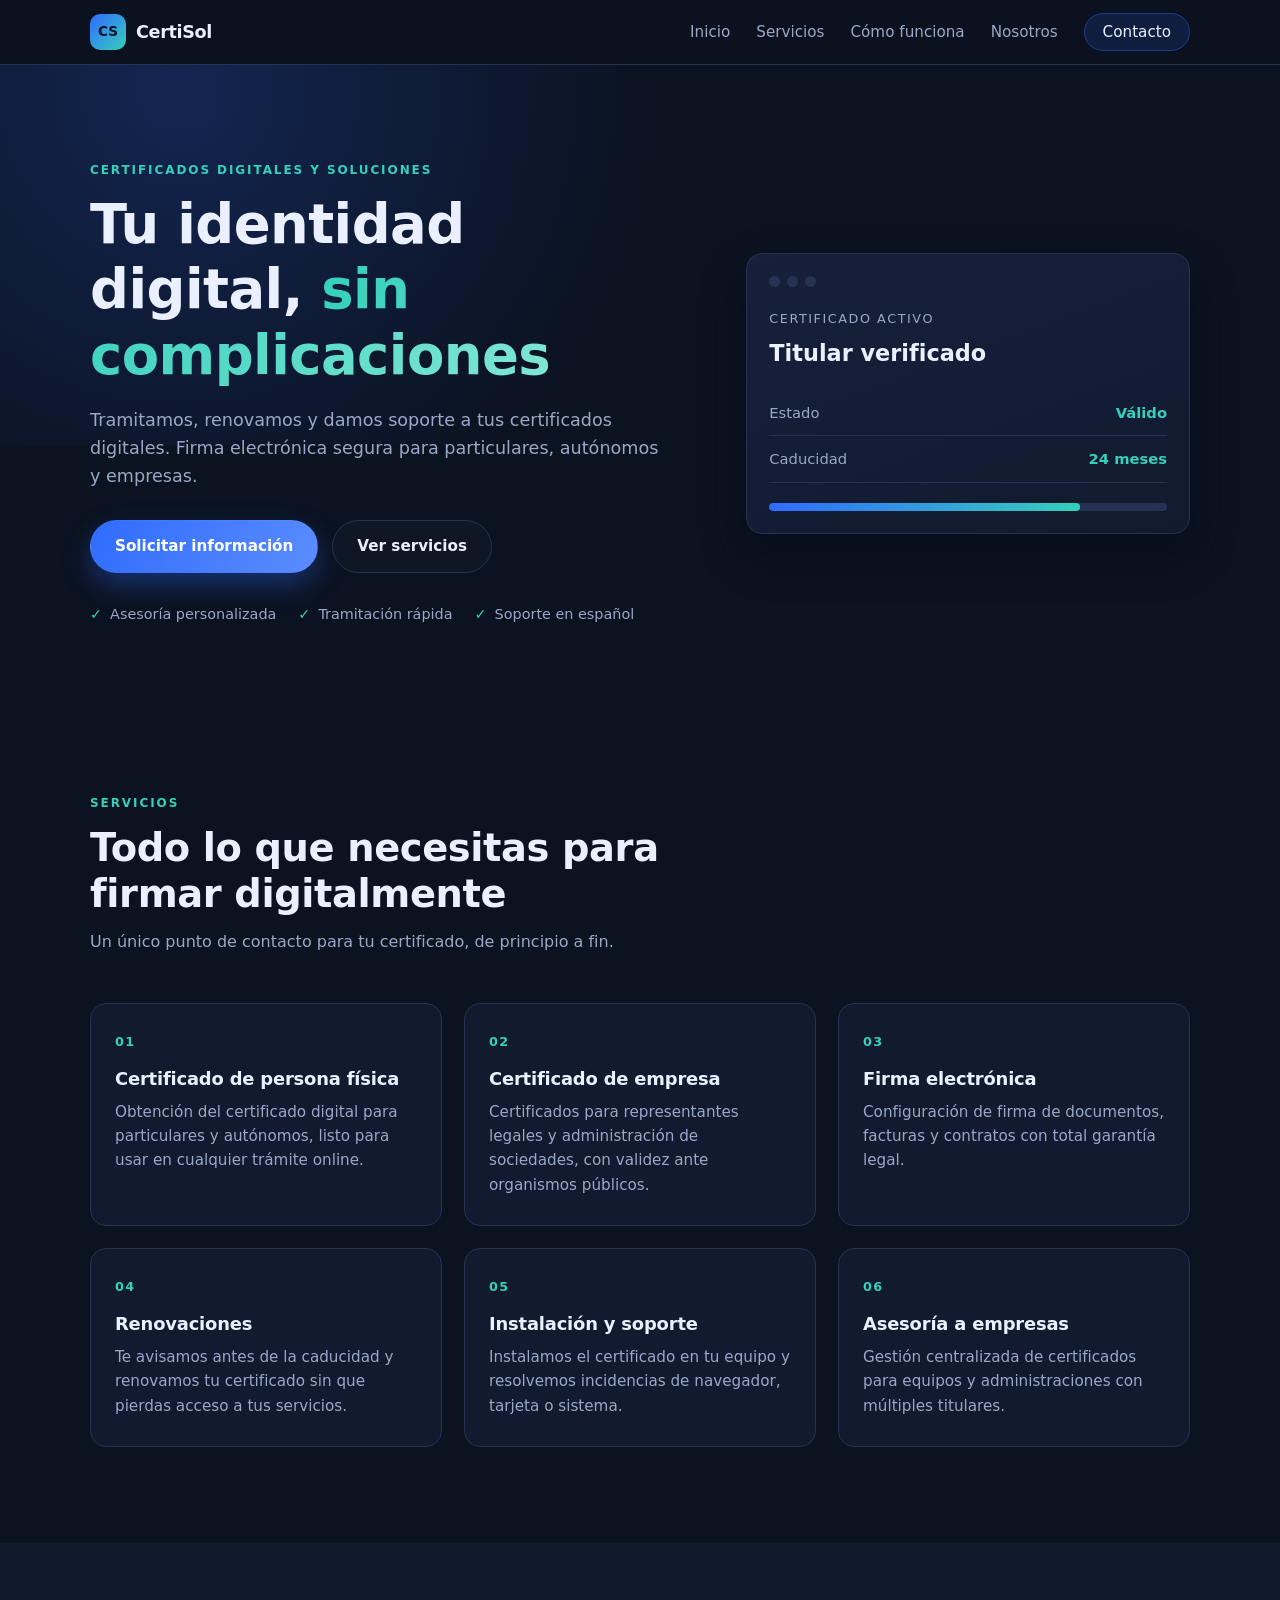
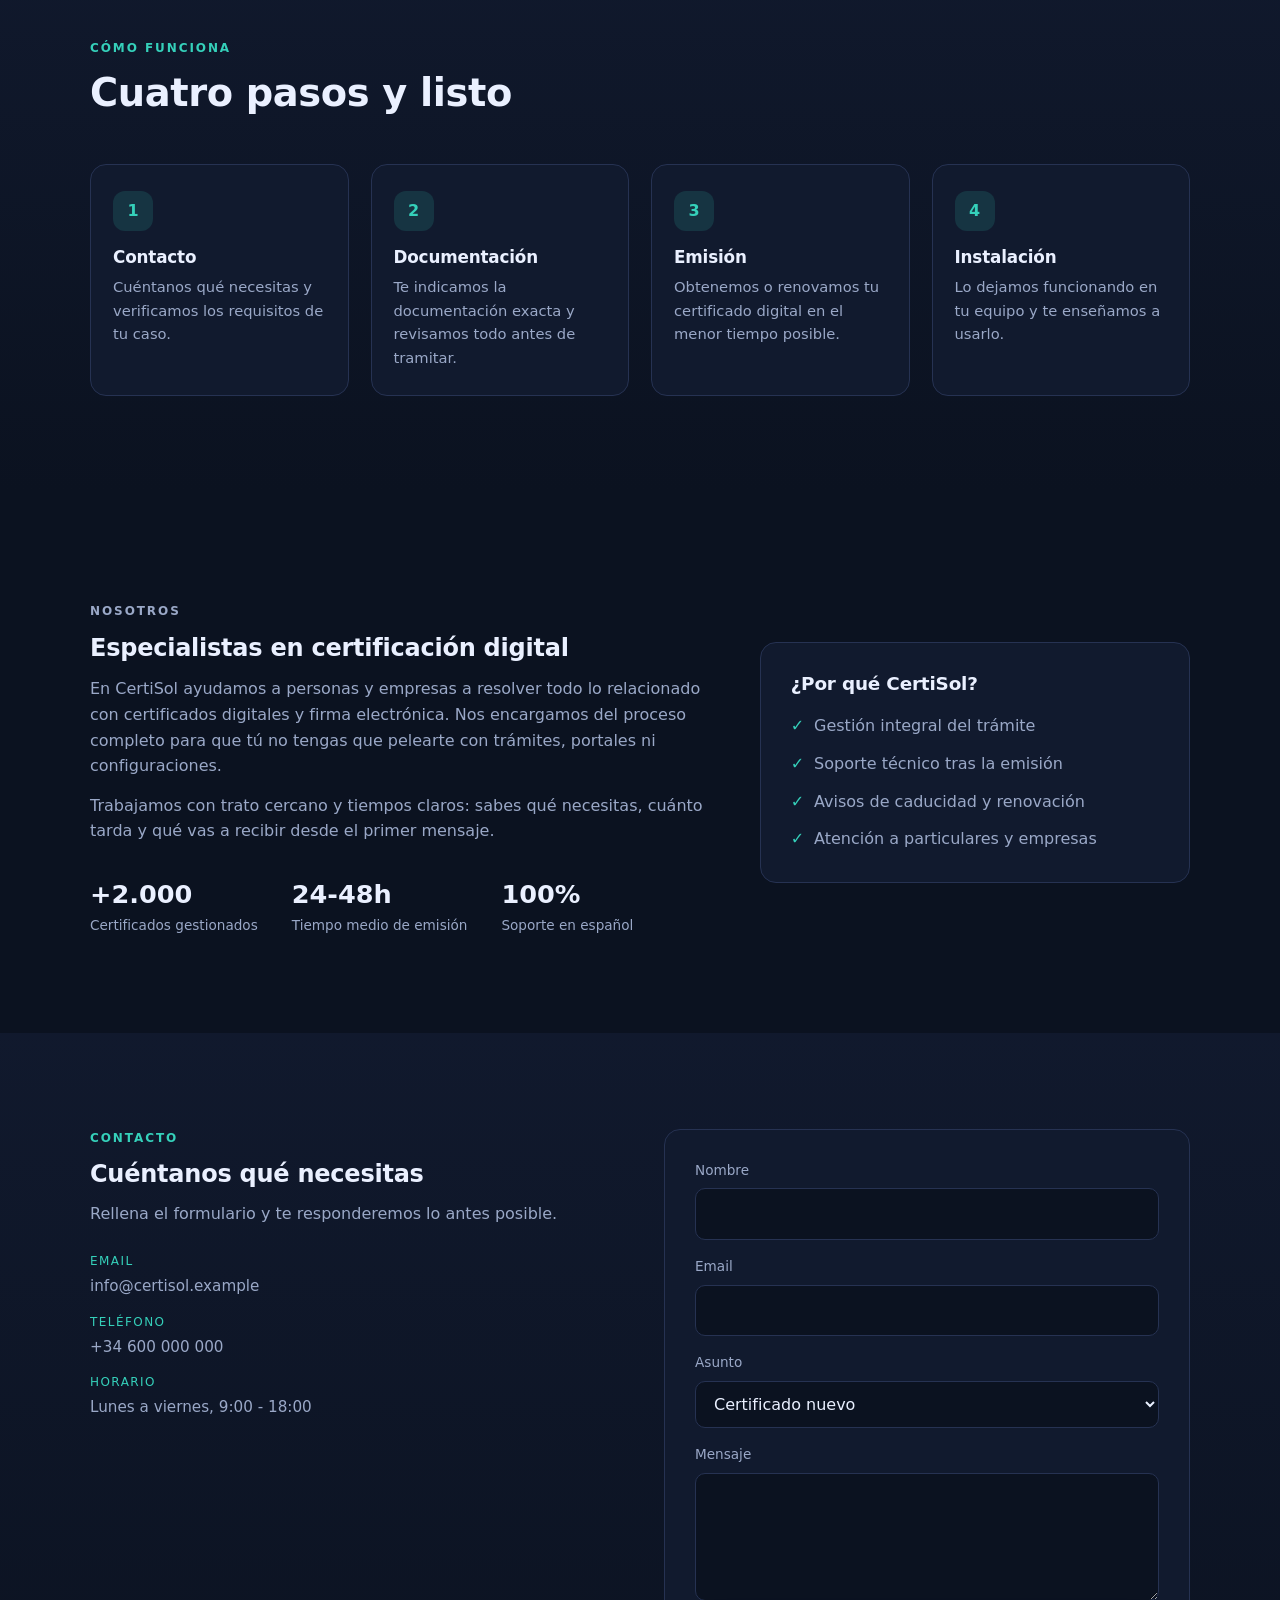
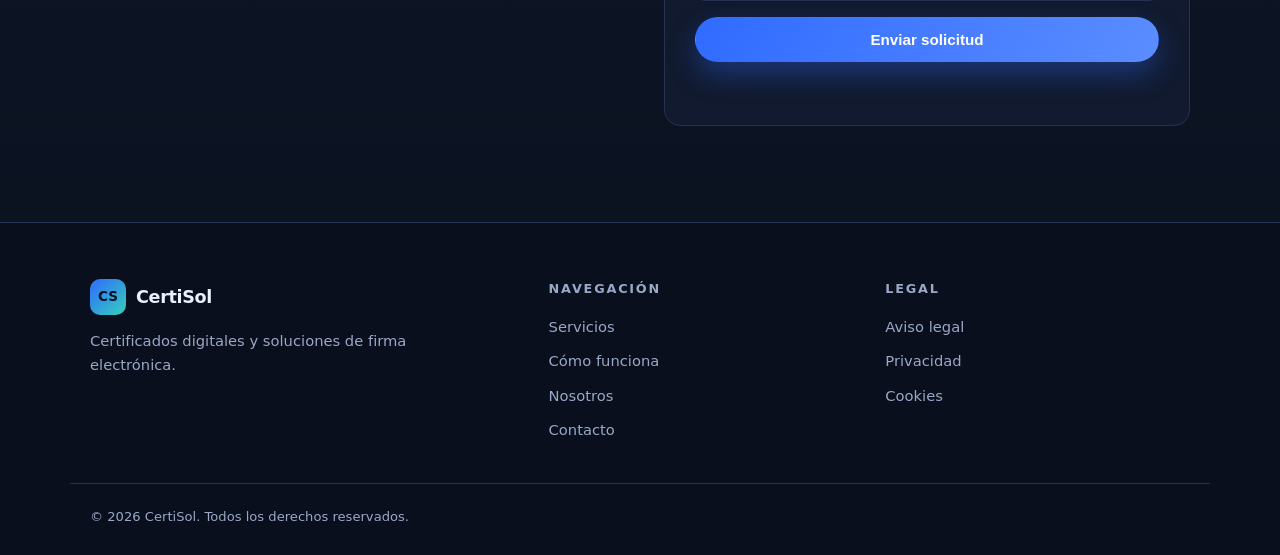
==== index.html @ e7a5226c "Primera version de la web CertiSol" ====
<!DOCTYPE html>
<html lang="es">
<head>
  <meta charset="UTF-8">
  <meta name="viewport" content="width=device-width, initial-scale=1.0">
  <title>CertiSol | Certificados Digitales y Soluciones</title>
  <meta name="description" content="Obtención, renovación y asesoría de certificados digitales para particulares y empresas. Firma electrónica segura y soporte personalizado.">
  <link rel="stylesheet" href="styles.css">
</head>
<body>
  <header class="site-header">
    <nav class="nav" aria-label="Navegación principal">
      <a class="brand" href="#inicio">
        <span class="brand-mark">CS</span>
        <span class="brand-name">CertiSol</span>
      </a>
      <button class="nav-toggle" aria-expanded="false" aria-controls="menu" aria-label="Abrir menú">
        <span></span><span></span><span></span>
      </button>
      <ul class="nav-links" id="menu">
        <li><a href="#inicio">Inicio</a></li>
        <li><a href="#servicios">Servicios</a></li>
        <li><a href="#proceso">Cómo funciona</a></li>
        <li><a href="#nosotros">Nosotros</a></li>
        <li><a class="nav-cta" href="#contacto">Contacto</a></li>
      </ul>
    </nav>
  </header>

  <main>
    <section class="hero" id="inicio">
      <div class="container hero-grid">
        <div class="hero-copy">
          <p class="eyebrow">Certificados digitales y soluciones</p>
          <h1>Tu identidad digital, <span>sin complicaciones</span></h1>
          <p class="lead">
            Tramitamos, renovamos y damos soporte a tus certificados digitales.
            Firma electrónica segura para particulares, autónomos y empresas.
          </p>
          <div class="hero-actions">
            <a class="btn btn-primary" href="#contacto">Solicitar información</a>
            <a class="btn btn-ghost" href="#servicios">Ver servicios</a>
          </div>
          <ul class="hero-badges">
            <li>Asesoría personalizada</li>
            <li>Tramitación rápida</li>
            <li>Soporte en español</li>
          </ul>
        </div>
        <div class="hero-card" aria-hidden="true">
          <div class="hero-card-top">
            <span class="dot"></span><span class="dot"></span><span class="dot"></span>
          </div>
          <p class="hero-card-label">Certificado activo</p>
          <p class="hero-card-title">Titular verificado</p>
          <div class="hero-card-row"><span>Estado</span><strong>Válido</strong></div>
          <div class="hero-card-row"><span>Caducidad</span><strong>24 meses</strong></div>
          <div class="hero-card-bar"><span></span></div>
        </div>
      </div>
    </section>

    <section class="section" id="servicios">
      <div class="container">
        <header class="section-head">
          <p class="eyebrow">Servicios</p>
          <h2>Todo lo que necesitas para firmar digitalmente</h2>
          <p class="section-sub">Un único punto de contacto para tu certificado, de principio a fin.</p>
        </header>
        <div class="cards">
          <article class="card">
            <div class="card-icon">01</div>
            <h3>Certificado de persona física</h3>
            <p>Obtención del certificado digital para particulares y autónomos, listo para usar en cualquier trámite online.</p>
          </article>
          <article class="card">
            <div class="card-icon">02</div>
            <h3>Certificado de empresa</h3>
            <p>Certificados para representantes legales y administración de sociedades, con validez ante organismos públicos.</p>
          </article>
          <article class="card">
            <div class="card-icon">03</div>
            <h3>Firma electrónica</h3>
            <p>Configuración de firma de documentos, facturas y contratos con total garantía legal.</p>
          </article>
          <article class="card">
            <div class="card-icon">04</div>
            <h3>Renovaciones</h3>
            <p>Te avisamos antes de la caducidad y renovamos tu certificado sin que pierdas acceso a tus servicios.</p>
          </article>
          <article class="card">
            <div class="card-icon">05</div>
            <h3>Instalación y soporte</h3>
            <p>Instalamos el certificado en tu equipo y resolvemos incidencias de navegador, tarjeta o sistema.</p>
          </article>
          <article class="card">
            <div class="card-icon">06</div>
            <h3>Asesoría a empresas</h3>
            <p>Gestión centralizada de certificados para equipos y administraciones con múltiples titulares.</p>
          </article>
        </div>
      </div>
    </section>

    <section class="section section-alt" id="proceso">
      <div class="container">
        <header class="section-head">
          <p class="eyebrow">Cómo funciona</p>
          <h2>Cuatro pasos y listo</h2>
        </header>
        <ol class="steps">
          <li><span class="step-num">1</span><h3>Contacto</h3><p>Cuéntanos qué necesitas y verificamos los requisitos de tu caso.</p></li>
          <li><span class="step-num">2</span><h3>Documentación</h3><p>Te indicamos la documentación exacta y revisamos todo antes de tramitar.</p></li>
          <li><span class="step-num">3</span><h3>Emisión</h3><p>Obtenemos o renovamos tu certificado digital en el menor tiempo posible.</p></li>
          <li><span class="step-num">4</span><h3>Instalación</h3><p>Lo dejamos funcionando en tu equipo y te enseñamos a usarlo.</p></li>
        </ol>
      </div>
    </section>

    <section class="section" id="nosotros">
      <div class="container about">
        <div class="about-copy">
          <p class="eyebrow">Nosotros</p>
          <h2>Especialistas en certificación digital</h2>
          <p>
            En CertiSol ayudamos a personas y empresas a resolver todo lo relacionado
            con certificados digitales y firma electrónica. Nos encargamos del proceso
            completo para que tú no tengas que pelearte con trámites, portales ni configuraciones.
          </p>
          <p>
            Trabajamos con trato cercano y tiempos claros: sabes qué necesitas, cuánto tarda
            y qué vas a recibir desde el primer mensaje.
          </p>
          <div class="stats">
            <div><strong>+2.000</strong><span>Certificados gestionados</span></div>
            <div><strong>24-48h</strong><span>Tiempo medio de emisión</span></div>
            <div><strong>100%</strong><span>Soporte en español</span></div>
          </div>
        </div>
        <div class="about-panel">
          <h3>¿Por qué CertiSol?</h3>
          <ul class="check-list">
            <li>Gestión integral del trámite</li>
            <li>Soporte técnico tras la emisión</li>
            <li>Avisos de caducidad y renovación</li>
            <li>Atención a particulares y empresas</li>
          </ul>
        </div>
      </div>
    </section>

    <section class="section section-alt" id="contacto">
      <div class="container contact">
        <div class="contact-copy">
          <p class="eyebrow">Contacto</p>
          <h2>Cuéntanos qué necesitas</h2>
          <p class="section-sub">Rellena el formulario y te responderemos lo antes posible.</p>
          <ul class="contact-info">
            <li><span>Email</span><a href="mailto:info@certisol.example">info@certisol.example</a></li>
            <li><span>Teléfono</span><a href="tel:+34600000000">+34 600 000 000</a></li>
            <li><span>Horario</span>Lunes a viernes, 9:00 - 18:00</li>
          </ul>
        </div>
        <form class="contact-form" id="contactForm" novalidate>
          <div class="field">
            <label for="nombre">Nombre</label>
            <input type="text" id="nombre" name="nombre" required>
          </div>
          <div class="field">
            <label for="email">Email</label>
            <input type="email" id="email" name="email" required>
          </div>
          <div class="field">
            <label for="asunto">Asunto</label>
            <select id="asunto" name="asunto">
              <option>Certificado nuevo</option>
              <option>Renovación</option>
              <option>Firma electrónica</option>
              <option>Soporte técnico</option>
              <option>Otro</option>
            </select>
          </div>
          <div class="field">
            <label for="mensaje">Mensaje</label>
            <textarea id="mensaje" name="mensaje" rows="4" required></textarea>
          </div>
          <button class="btn btn-primary btn-full" type="submit">Enviar solicitud</button>
          <p class="form-note" id="formNote" role="status"></p>
        </form>
      </div>
    </section>
  </main>

  <footer class="site-footer">
    <div class="container footer-grid">
      <div>
        <a class="brand" href="#inicio">
          <span class="brand-mark">CS</span>
          <span class="brand-name">CertiSol</span>
        </a>
        <p class="footer-tag">Certificados digitales y soluciones de firma electrónica.</p>
      </div>
      <nav aria-label="Enlaces del pie">
        <h4>Navegación</h4>
        <ul>
          <li><a href="#servicios">Servicios</a></li>
          <li><a href="#proceso">Cómo funciona</a></li>
          <li><a href="#nosotros">Nosotros</a></li>
          <li><a href="#contacto">Contacto</a></li>
        </ul>
      </nav>
      <div>
        <h4>Legal</h4>
        <ul>
          <li><a href="#">Aviso legal</a></li>
          <li><a href="#">Privacidad</a></li>
          <li><a href="#">Cookies</a></li>
        </ul>
      </div>
    </div>
    <div class="container footer-bottom">
      <p>&copy; <span id="year"></span> CertiSol. Todos los derechos reservados.</p>
    </div>
  </footer>

  <script src="script.js"></script>
</body>
</html>
---- styles.css ----
:root {
  --bg: #0b1220;
  --surface: #111a2e;
  --surface-2: #16203a;
  --line: #263252;
  --text: #eaf0ff;
  --muted: #9aa8c7;
  --brand: #2f6bff;
  --brand-2: #35d0ba;
  --radius: 16px;
  --max: 1140px;
  --shadow: 0 20px 45px rgba(3, 8, 22, 0.45);
}

* { box-sizing: border-box; margin: 0; padding: 0; }

html { scroll-behavior: smooth; }

body {
  background: var(--bg);
  color: var(--text);
  font-family: "Segoe UI", system-ui, -apple-system, Roboto, Helvetica, Arial, sans-serif;
  line-height: 1.6;
  -webkit-font-smoothing: antialiased;
}

img { max-width: 100%; display: block; }
a { color: inherit; text-decoration: none; }

.container {
  width: 100%;
  max-width: var(--max);
  margin: 0 auto;
  padding: 0 20px;
}

.eyebrow {
  text-transform: uppercase;
  letter-spacing: 0.16em;
  font-size: 0.75rem;
  font-weight: 700;
  color: var(--brand-2);
  margin-bottom: 12px;
}

h1, h2, h3 { line-height: 1.2; letter-spacing: -0.01em; }

.section { padding: 96px 0; }
.section-alt { background: linear-gradient(180deg, rgba(22, 32, 58, 0.5), rgba(11, 18, 32, 0)); }

.section-head { max-width: 640px; margin-bottom: 48px; }
.section-head h2 { font-size: clamp(1.7rem, 3vw, 2.4rem); }
.section-sub { color: var(--muted); margin-top: 12px; }

.btn {
  display: inline-flex;
  align-items: center;
  justify-content: center;
  gap: 8px;
  padding: 13px 24px;
  border-radius: 999px;
  font-weight: 600;
  font-size: 0.95rem;
  cursor: pointer;
  border: 1px solid transparent;
  transition: transform 0.15s ease, box-shadow 0.2s ease, background 0.2s ease;
}
.btn:hover { transform: translateY(-2px); }
.btn-primary {
  background: linear-gradient(120deg, var(--brand), #5b8dff);
  color: #fff;
  box-shadow: 0 12px 28px rgba(47, 107, 255, 0.35);
}
.btn-ghost {
  border-color: var(--line);
  color: var(--text);
  background: rgba(255, 255, 255, 0.02);
}
.btn-full { width: 100%; }

.site-header {
  position: sticky;
  top: 0;
  z-index: 50;
  backdrop-filter: blur(12px);
  background: rgba(11, 18, 32, 0.82);
  border-bottom: 1px solid var(--line);
}

.nav {
  max-width: var(--max);
  margin: 0 auto;
  padding: 14px 20px;
  display: flex;
  align-items: center;
  justify-content: space-between;
  gap: 20px;
}

.brand { display: inline-flex; align-items: center; gap: 10px; font-weight: 700; }
.brand-mark {
  width: 36px; height: 36px;
  display: grid; place-items: center;
  border-radius: 10px;
  background: linear-gradient(135deg, var(--brand), var(--brand-2));
  color: #04122b;
  font-size: 0.85rem;
  font-weight: 800;
}
.brand-name { font-size: 1.1rem; letter-spacing: -0.02em; }

.nav-links {
  display: flex;
  align-items: center;
  gap: 26px;
  list-style: none;
}
.nav-links a { color: var(--muted); font-size: 0.95rem; font-weight: 500; transition: color 0.2s; }
.nav-links a:hover { color: var(--text); }
.nav-cta {
  padding: 9px 18px;
  border-radius: 999px;
  background: rgba(47, 107, 255, 0.14);
  border: 1px solid rgba(47, 107, 255, 0.4);
  color: var(--text) !important;
}

.nav-toggle {
  display: none;
  flex-direction: column;
  gap: 5px;
  background: none;
  border: 0;
  cursor: pointer;
  padding: 6px;
}
.nav-toggle span { width: 24px; height: 2px; background: var(--text); border-radius: 2px; }

.hero { padding: 96px 0 72px; position: relative; overflow: hidden; }
.hero::before {
  content: "";
  position: absolute;
  inset: -20% 30% 40% -10%;
  background: radial-gradient(circle at 30% 30%, rgba(47, 107, 255, 0.22), transparent 60%);
  pointer-events: none;
}
.hero-grid {
  position: relative;
  display: grid;
  grid-template-columns: 1.15fr 0.85fr;
  gap: 56px;
  align-items: center;
}
.hero h1 { font-size: clamp(2.1rem, 4.6vw, 3.4rem); }
.hero h1 span {
  background: linear-gradient(120deg, var(--brand-2), #7fe6d6);
  -webkit-background-clip: text;
  background-clip: text;
  color: transparent;
}
.lead { color: var(--muted); font-size: 1.1rem; margin-top: 18px; max-width: 52ch; }
.hero-actions { display: flex; flex-wrap: wrap; gap: 14px; margin-top: 30px; }
.hero-badges {
  display: flex;
  flex-wrap: wrap;
  gap: 10px 22px;
  list-style: none;
  margin-top: 30px;
  color: var(--muted);
  font-size: 0.9rem;
}
.hero-badges li::before { content: "\2713"; color: var(--brand-2); margin-right: 8px; font-weight: 700; }

.hero-card {
  background: linear-gradient(160deg, var(--surface-2), var(--surface));
  border: 1px solid var(--line);
  border-radius: var(--radius);
  padding: 22px;
  box-shadow: var(--shadow);
}
.hero-card-top { display: flex; gap: 7px; margin-bottom: 22px; }
.dot { width: 11px; height: 11px; border-radius: 50%; background: var(--line); }
.hero-card-label { color: var(--muted); font-size: 0.8rem; text-transform: uppercase; letter-spacing: 0.12em; }
.hero-card-title { font-size: 1.4rem; font-weight: 700; margin: 6px 0 18px; }
.hero-card-row {
  display: flex;
  justify-content: space-between;
  padding: 11px 0;
  border-bottom: 1px solid var(--line);
  color: var(--muted);
  font-size: 0.92rem;
}
.hero-card-row strong { color: var(--brand-2); }
.hero-card-bar {
  margin-top: 20px;
  height: 8px;
  border-radius: 999px;
  background: var(--line);
  overflow: hidden;
}
.hero-card-bar span {
  display: block;
  width: 78%;
  height: 100%;
  border-radius: 999px;
  background: linear-gradient(90deg, var(--brand), var(--brand-2));
}

.cards {
  display: grid;
  grid-template-columns: repeat(3, 1fr);
  gap: 22px;
}
.card {
  background: var(--surface);
  border: 1px solid var(--line);
  border-radius: var(--radius);
  padding: 28px 24px;
  transition: transform 0.2s ease, border-color 0.2s ease;
}
.card:hover { transform: translateY(-4px); border-color: rgba(47, 107, 255, 0.5); }
.card-icon {
  font-size: 0.8rem;
  font-weight: 800;
  letter-spacing: 0.1em;
  color: var(--brand-2);
  margin-bottom: 16px;
}
.card h3 { font-size: 1.12rem; margin-bottom: 10px; }
.card p { color: var(--muted); font-size: 0.95rem; }

.steps {
  display: grid;
  grid-template-columns: repeat(4, 1fr);
  gap: 22px;
  list-style: none;
  counter-reset: step;
}
.steps li {
  background: var(--surface);
  border: 1px solid var(--line);
  border-radius: var(--radius);
  padding: 26px 22px;
}
.step-num {
  display: grid;
  place-items: center;
  width: 40px; height: 40px;
  border-radius: 12px;
  background: rgba(53, 208, 186, 0.14);
  color: var(--brand-2);
  font-weight: 800;
  margin-bottom: 16px;
}
.steps h3 { font-size: 1.05rem; margin-bottom: 8px; }
.steps p { color: var(--muted); font-size: 0.92rem; }

.about { display: grid; grid-template-columns: 1.3fr 0.9fr; gap: 48px; align-items: center; }
.about-copy p { color: var(--muted); margin-top: 14px; }
.stats { display: flex; gap: 34px; margin-top: 30px; flex-wrap: wrap; }
.stats div { display: flex; flex-direction: column; }
.stats strong { font-size: 1.6rem; color: var(--text); }
.stats span { color: var(--muted); font-size: 0.85rem; }
.about-panel {
  background: var(--surface);
  border: 1px solid var(--line);
  border-radius: var(--radius);
  padding: 30px;
}
.about-panel h3 { margin-bottom: 18px; font-size: 1.15rem; }
.check-list { list-style: none; display: grid; gap: 12px; color: var(--muted); }
.check-list li::before { content: "\2713"; color: var(--brand-2); font-weight: 700; margin-right: 10px; }

.contact { display: grid; grid-template-columns: 1fr 1fr; gap: 48px; align-items: start; }
.contact-info { list-style: none; margin-top: 26px; display: grid; gap: 14px; }
.contact-info li { color: var(--muted); font-size: 0.95rem; }
.contact-info li span {
  display: block;
  color: var(--brand-2);
  font-size: 0.75rem;
  text-transform: uppercase;
  letter-spacing: 0.12em;
  margin-bottom: 3px;
}
.contact-info a:hover { color: var(--text); }

.contact-form {
  background: var(--surface);
  border: 1px solid var(--line);
  border-radius: var(--radius);
  padding: 30px;
  display: grid;
  gap: 16px;
}
.field { display: grid; gap: 7px; }
.field label { font-size: 0.85rem; color: var(--muted); }
.field input, .field select, .field textarea {
  width: 100%;
  padding: 12px 14px;
  border-radius: 10px;
  border: 1px solid var(--line);
  background: var(--bg);
  color: var(--text);
  font: inherit;
  outline: none;
  transition: border-color 0.2s, box-shadow 0.2s;
}
.field input:focus, .field select:focus, .field textarea:focus {
  border-color: var(--brand);
  box-shadow: 0 0 0 3px rgba(47, 107, 255, 0.18);
}
.field textarea { resize: vertical; }
.form-note { font-size: 0.88rem; color: var(--brand-2); min-height: 1.2em; }
.form-note.error { color: #ff7b7b; }

.site-footer { border-top: 1px solid var(--line); padding: 56px 0 28px; background: #090f1c; }
.footer-grid { display: grid; grid-template-columns: 1.4fr 1fr 1fr; gap: 32px; }
.footer-tag { color: var(--muted); margin-top: 14px; font-size: 0.92rem; max-width: 34ch; }
.site-footer h4 { font-size: 0.8rem; text-transform: uppercase; letter-spacing: 0.14em; color: var(--muted); margin-bottom: 14px; }
.site-footer ul { list-style: none; display: grid; gap: 9px; }
.site-footer ul a { color: var(--muted); font-size: 0.92rem; }
.site-footer ul a:hover { color: var(--text); }
.footer-bottom {
  margin-top: 40px;
  padding-top: 22px;
  border-top: 1px solid var(--line);
  color: var(--muted);
  font-size: 0.82rem;
}

.reveal { opacity: 0; transform: translateY(18px); transition: opacity 0.6s ease, transform 0.6s ease; }
.reveal.visible { opacity: 1; transform: none; }

@media (max-width: 900px) {
  .hero-grid, .about, .contact { grid-template-columns: 1fr; }
  .cards { grid-template-columns: repeat(2, 1fr); }
  .steps { grid-template-columns: repeat(2, 1fr); }
  .footer-grid { grid-template-columns: 1fr 1fr; }
}

@media (max-width: 640px) {
  .section { padding: 68px 0; }
  .hero { padding: 64px 0 40px; }
  .nav-toggle { display: flex; }
  .nav-links {
    position: absolute;
    top: 100%;
    left: 0;
    right: 0;
    flex-direction: column;
    align-items: flex-start;
    gap: 4px;
    padding: 16px 20px 22px;
    background: var(--bg);
    border-bottom: 1px solid var(--line);
    display: none;
  }
  .nav-links.open { display: flex; }
  .nav-links li { width: 100%; }
  .nav-links a { display: block; padding: 10px 0; }
  .nav-cta { display: inline-block; margin-top: 8px; }
  .cards, .steps { grid-template-columns: 1fr; }
  .footer-grid { grid-template-columns: 1fr; }
  .stats { gap: 24px; }
}
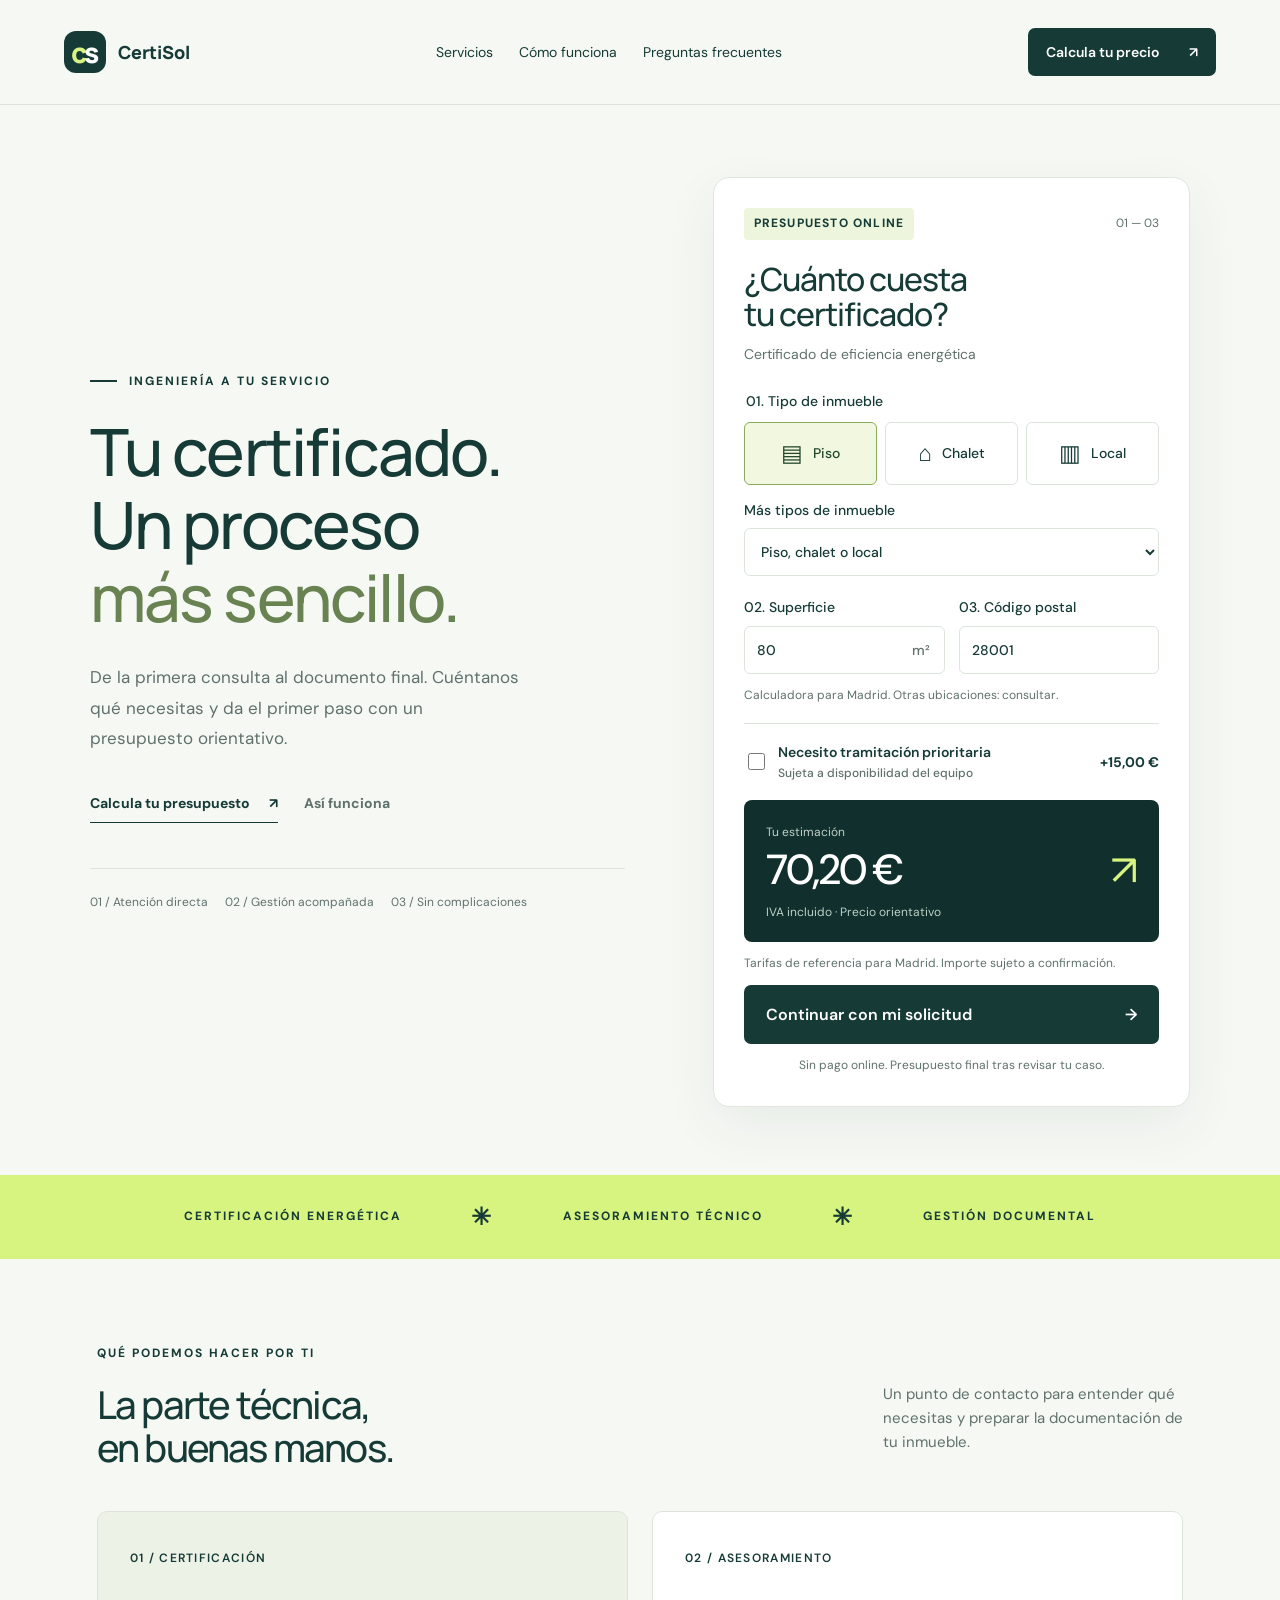
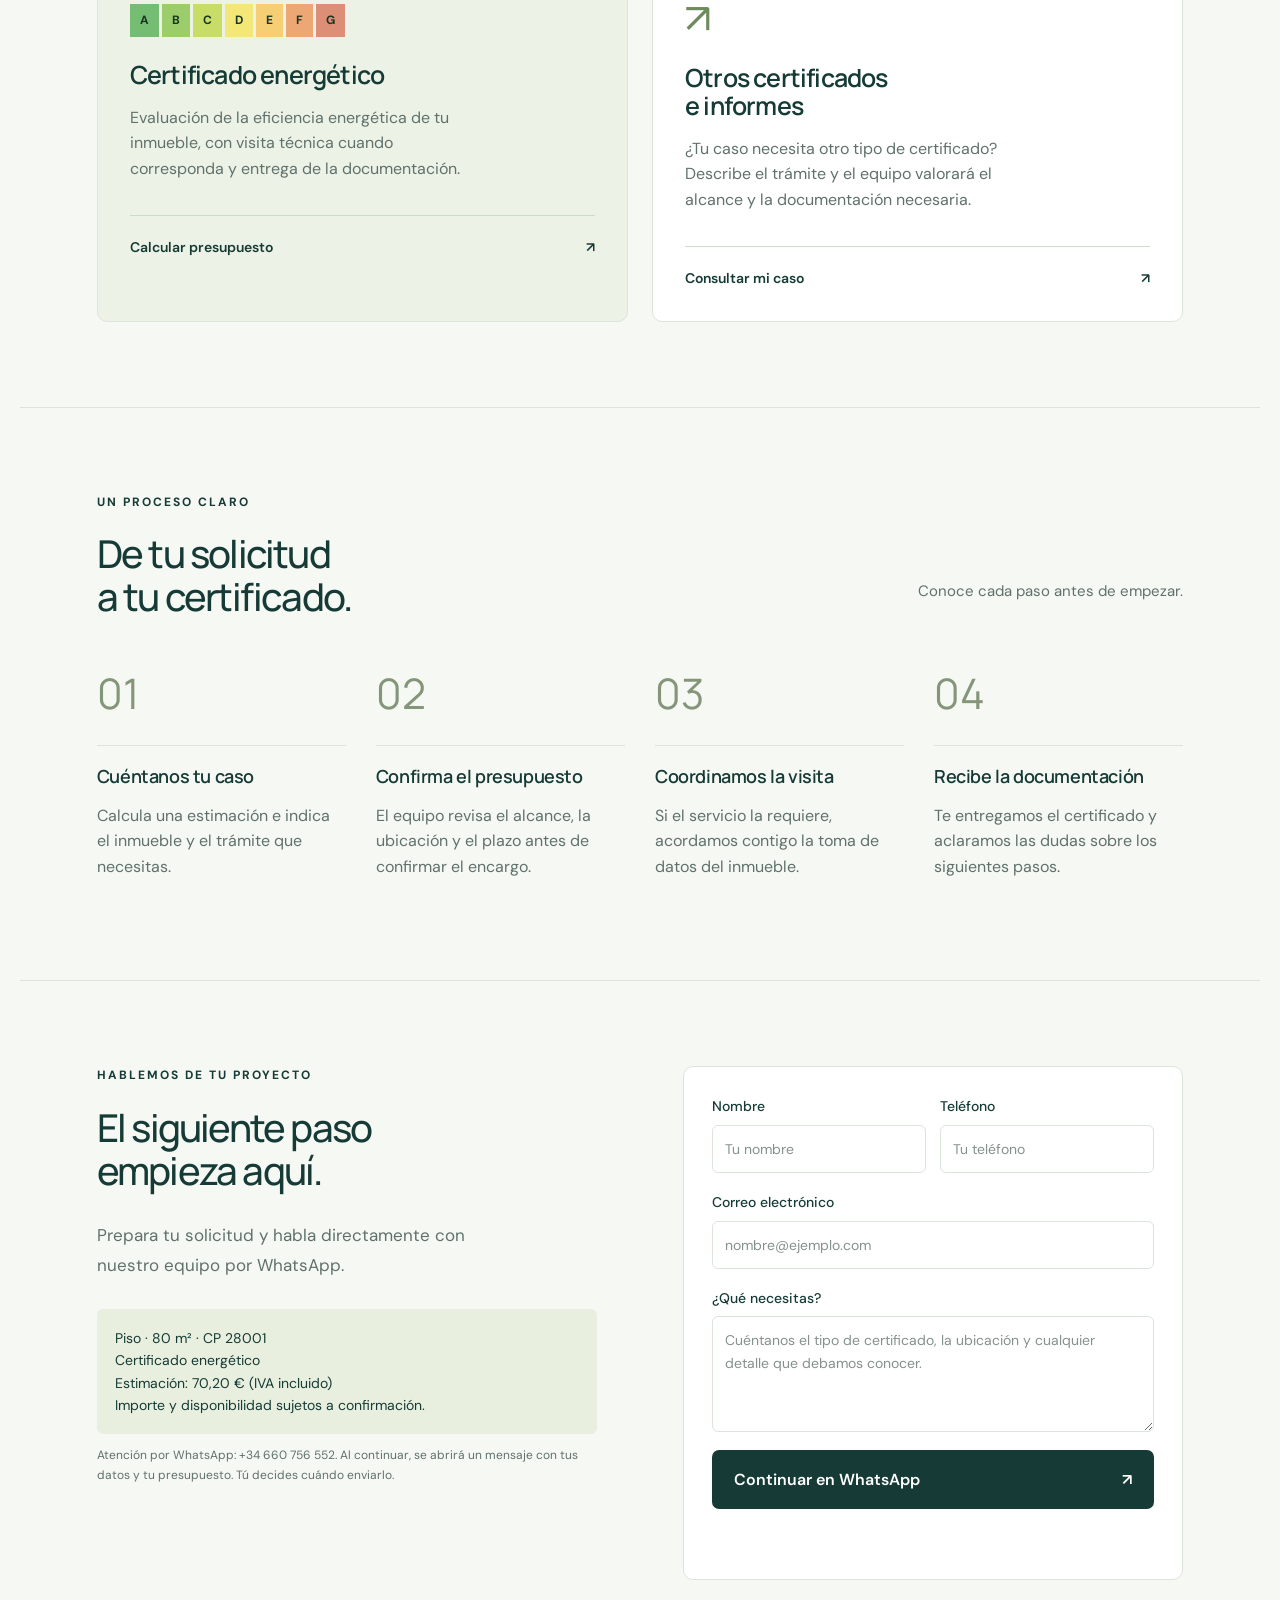
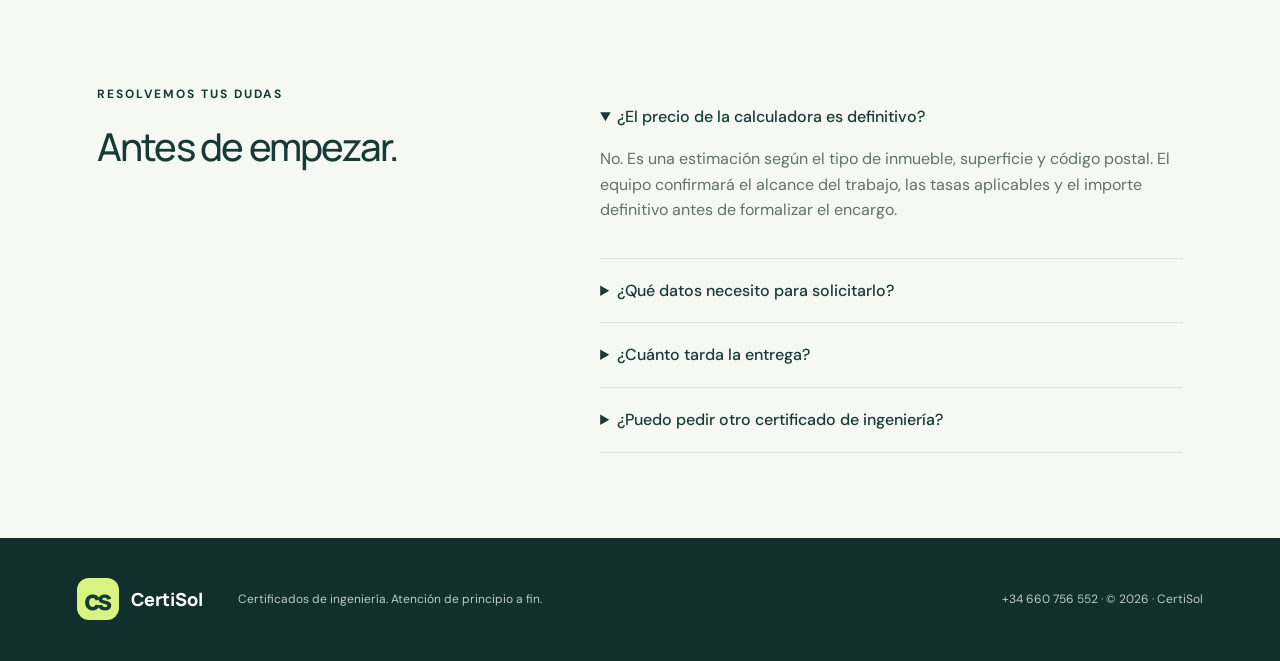
==== commit 1b8add46: "Add files via upload" ====
--- a/index.html
+++ b/index.html
@@ -1,228 +1,11 @@
-<!DOCTYPE html>
-<html lang="es">
-<head>
-  <meta charset="UTF-8">
-  <meta name="viewport" content="width=device-width, initial-scale=1.0">
-  <title>CertiSol | Certificados Digitales y Soluciones</title>
-  <meta name="description" content="Obtención, renovación y asesoría de certificados digitales para particulares y empresas. Firma electrónica segura y soporte personalizado.">
-  <link rel="stylesheet" href="styles.css">
-</head>
-<body>
-  <header class="site-header">
-    <nav class="nav" aria-label="Navegación principal">
-      <a class="brand" href="#inicio">
-        <span class="brand-mark">CS</span>
-        <span class="brand-name">CertiSol</span>
-      </a>
-      <button class="nav-toggle" aria-expanded="false" aria-controls="menu" aria-label="Abrir menú">
-        <span></span><span></span><span></span>
-      </button>
-      <ul class="nav-links" id="menu">
-        <li><a href="#inicio">Inicio</a></li>
-        <li><a href="#servicios">Servicios</a></li>
-        <li><a href="#proceso">Cómo funciona</a></li>
-        <li><a href="#nosotros">Nosotros</a></li>
-        <li><a class="nav-cta" href="#contacto">Contacto</a></li>
-      </ul>
-    </nav>
-  </header>
-
-  <main>
-    <section class="hero" id="inicio">
-      <div class="container hero-grid">
-        <div class="hero-copy">
-          <p class="eyebrow">Certificados digitales y soluciones</p>
-          <h1>Tu identidad digital, <span>sin complicaciones</span></h1>
-          <p class="lead">
-            Tramitamos, renovamos y damos soporte a tus certificados digitales.
-            Firma electrónica segura para particulares, autónomos y empresas.
-          </p>
-          <div class="hero-actions">
-            <a class="btn btn-primary" href="#contacto">Solicitar información</a>
-            <a class="btn btn-ghost" href="#servicios">Ver servicios</a>
-          </div>
-          <ul class="hero-badges">
-            <li>Asesoría personalizada</li>
-            <li>Tramitación rápida</li>
-            <li>Soporte en español</li>
-          </ul>
-        </div>
-        <div class="hero-card" aria-hidden="true">
-          <div class="hero-card-top">
-            <span class="dot"></span><span class="dot"></span><span class="dot"></span>
-          </div>
-          <p class="hero-card-label">Certificado activo</p>
-          <p class="hero-card-title">Titular verificado</p>
-          <div class="hero-card-row"><span>Estado</span><strong>Válido</strong></div>
-          <div class="hero-card-row"><span>Caducidad</span><strong>24 meses</strong></div>
-          <div class="hero-card-bar"><span></span></div>
-        </div>
-      </div>
-    </section>
-
-    <section class="section" id="servicios">
-      <div class="container">
-        <header class="section-head">
-          <p class="eyebrow">Servicios</p>
-          <h2>Todo lo que necesitas para firmar digitalmente</h2>
-          <p class="section-sub">Un único punto de contacto para tu certificado, de principio a fin.</p>
-        </header>
-        <div class="cards">
-          <article class="card">
-            <div class="card-icon">01</div>
-            <h3>Certificado de persona física</h3>
-            <p>Obtención del certificado digital para particulares y autónomos, listo para usar en cualquier trámite online.</p>
-          </article>
-          <article class="card">
-            <div class="card-icon">02</div>
-            <h3>Certificado de empresa</h3>
-            <p>Certificados para representantes legales y administración de sociedades, con validez ante organismos públicos.</p>
-          </article>
-          <article class="card">
-            <div class="card-icon">03</div>
-            <h3>Firma electrónica</h3>
-            <p>Configuración de firma de documentos, facturas y contratos con total garantía legal.</p>
-          </article>
-          <article class="card">
-            <div class="card-icon">04</div>
-            <h3>Renovaciones</h3>
-            <p>Te avisamos antes de la caducidad y renovamos tu certificado sin que pierdas acceso a tus servicios.</p>
-          </article>
-          <article class="card">
-            <div class="card-icon">05</div>
-            <h3>Instalación y soporte</h3>
-            <p>Instalamos el certificado en tu equipo y resolvemos incidencias de navegador, tarjeta o sistema.</p>
-          </article>
-          <article class="card">
-            <div class="card-icon">06</div>
-            <h3>Asesoría a empresas</h3>
-            <p>Gestión centralizada de certificados para equipos y administraciones con múltiples titulares.</p>
-          </article>
-        </div>
-      </div>
-    </section>
-
-    <section class="section section-alt" id="proceso">
-      <div class="container">
-        <header class="section-head">
-          <p class="eyebrow">Cómo funciona</p>
-          <h2>Cuatro pasos y listo</h2>
-        </header>
-        <ol class="steps">
-          <li><span class="step-num">1</span><h3>Contacto</h3><p>Cuéntanos qué necesitas y verificamos los requisitos de tu caso.</p></li>
-          <li><span class="step-num">2</span><h3>Documentación</h3><p>Te indicamos la documentación exacta y revisamos todo antes de tramitar.</p></li>
-          <li><span class="step-num">3</span><h3>Emisión</h3><p>Obtenemos o renovamos tu certificado digital en el menor tiempo posible.</p></li>
-          <li><span class="step-num">4</span><h3>Instalación</h3><p>Lo dejamos funcionando en tu equipo y te enseñamos a usarlo.</p></li>
-        </ol>
-      </div>
-    </section>
-
-    <section class="section" id="nosotros">
-      <div class="container about">
-        <div class="about-copy">
-          <p class="eyebrow">Nosotros</p>
-          <h2>Especialistas en certificación digital</h2>
-          <p>
-            En CertiSol ayudamos a personas y empresas a resolver todo lo relacionado
-            con certificados digitales y firma electrónica. Nos encargamos del proceso
-            completo para que tú no tengas que pelearte con trámites, portales ni configuraciones.
-          </p>
-          <p>
-            Trabajamos con trato cercano y tiempos claros: sabes qué necesitas, cuánto tarda
-            y qué vas a recibir desde el primer mensaje.
-          </p>
-          <div class="stats">
-            <div><strong>+2.000</strong><span>Certificados gestionados</span></div>
-            <div><strong>24-48h</strong><span>Tiempo medio de emisión</span></div>
-            <div><strong>100%</strong><span>Soporte en español</span></div>
-          </div>
-        </div>
-        <div class="about-panel">
-          <h3>¿Por qué CertiSol?</h3>
-          <ul class="check-list">
-            <li>Gestión integral del trámite</li>
-            <li>Soporte técnico tras la emisión</li>
-            <li>Avisos de caducidad y renovación</li>
-            <li>Atención a particulares y empresas</li>
-          </ul>
-        </div>
-      </div>
-    </section>
-
-    <section class="section section-alt" id="contacto">
-      <div class="container contact">
-        <div class="contact-copy">
-          <p class="eyebrow">Contacto</p>
-          <h2>Cuéntanos qué necesitas</h2>
-          <p class="section-sub">Rellena el formulario y te responderemos lo antes posible.</p>
-          <ul class="contact-info">
-            <li><span>Email</span><a href="mailto:info@certisol.example">info@certisol.example</a></li>
-            <li><span>Teléfono</span><a href="tel:+34600000000">+34 600 000 000</a></li>
-            <li><span>Horario</span>Lunes a viernes, 9:00 - 18:00</li>
-          </ul>
-        </div>
-        <form class="contact-form" id="contactForm" novalidate>
-          <div class="field">
-            <label for="nombre">Nombre</label>
-            <input type="text" id="nombre" name="nombre" required>
-          </div>
-          <div class="field">
-            <label for="email">Email</label>
-            <input type="email" id="email" name="email" required>
-          </div>
-          <div class="field">
-            <label for="asunto">Asunto</label>
-            <select id="asunto" name="asunto">
-              <option>Certificado nuevo</option>
-              <option>Renovación</option>
-              <option>Firma electrónica</option>
-              <option>Soporte técnico</option>
-              <option>Otro</option>
-            </select>
-          </div>
-          <div class="field">
-            <label for="mensaje">Mensaje</label>
-            <textarea id="mensaje" name="mensaje" rows="4" required></textarea>
-          </div>
-          <button class="btn btn-primary btn-full" type="submit">Enviar solicitud</button>
-          <p class="form-note" id="formNote" role="status"></p>
-        </form>
-      </div>
-    </section>
-  </main>
-
-  <footer class="site-footer">
-    <div class="container footer-grid">
-      <div>
-        <a class="brand" href="#inicio">
-          <span class="brand-mark">CS</span>
-          <span class="brand-name">CertiSol</span>
-        </a>
-        <p class="footer-tag">Certificados digitales y soluciones de firma electrónica.</p>
-      </div>
-      <nav aria-label="Enlaces del pie">
-        <h4>Navegación</h4>
-        <ul>
-          <li><a href="#servicios">Servicios</a></li>
-          <li><a href="#proceso">Cómo funciona</a></li>
-          <li><a href="#nosotros">Nosotros</a></li>
-          <li><a href="#contacto">Contacto</a></li>
-        </ul>
-      </nav>
-      <div>
-        <h4>Legal</h4>
-        <ul>
-          <li><a href="#">Aviso legal</a></li>
-          <li><a href="#">Privacidad</a></li>
-          <li><a href="#">Cookies</a></li>
-        </ul>
-      </div>
-    </div>
-    <div class="container footer-bottom">
-      <p>&copy; <span id="year"></span> CertiSol. Todos los derechos reservados.</p>
-    </div>
-  </footer>
-
-  <script src="script.js"></script>
-</body>
-</html>
+<!doctype html>
+<html lang="es"><head><meta charset="utf-8"><meta name="viewport" content="width=device-width,initial-scale=1"><title>CertiSol · Certificados sin complicaciones</title><meta name="description" content="Calcula un presupuesto orientativo para tu certificado energético y prepara tu solicitud de asesoramiento técnico."><link rel="icon" href="favicon.svg"><link rel="stylesheet" href="style.css"><script src="config.js" defer></script><script src="pricing.js" defer></script><script src="app.js" defer></script></head>
+<body><header class="header"><a class="brand" href="#" aria-label="Inicio"><span class="brand-icon">c<span>s</span></span><span data-brand>CertiSol</span></a><nav aria-label="Principal"><a href="#servicios">Servicios</a><a href="#proceso">Cómo funciona</a><a href="#preguntas">Preguntas frecuentes</a></nav><a class="button small" href="#calculadora">Calcula tu precio <span aria-hidden="true">↗</span></a></header>
+<main><section class="hero"><div class="hero-copy"><p class="eyebrow"><span class="line"></span> INGENIERÍA A TU SERVICIO</p><h1>Tu certificado.<br>Un proceso<br><em>más sencillo.</em></h1><p class="lead">De la primera consulta al documento final. Cuéntanos qué necesitas y da el primer paso con un presupuesto orientativo.</p><div class="hero-links"><a href="#calculadora">Calcula tu presupuesto <span aria-hidden="true">↗</span></a><a href="#proceso" class="subtle">Así funciona</a></div><div class="benefits"><span>01 / Atención directa</span><span>02 / Gestión acompañada</span><span>03 / Sin complicaciones</span></div></div>
+<div class="calculator" id="calculadora"><div class="calc-heading"><span class="tag">PRESUPUESTO ONLINE</span><span class="calc-number">01 — 03</span></div><h2>¿Cuánto cuesta<br>tu certificado?</h2><p class="muted">Certificado de eficiencia energética</p><form id="calculator-form"><fieldset><legend>01. Tipo de inmueble</legend><div class="property-options"><label><input type="radio" name="property" value="piso" checked><span>▤<strong>Piso</strong></span></label><label><input type="radio" name="property" value="chalet"><span>⌂<strong>Chalet</strong></span></label><label><input type="radio" name="property" value="local"><span>▥<strong>Local</strong></span></label></div><label class="more-types">Más tipos de inmueble<select id="more-property"><option value="">Piso, chalet o local</option><option value="oficina">Oficina</option><option value="edificio">Edificio completo</option></select></label></fieldset><div class="input-row"><label>02. Superficie<div class="unit-input"><input id="area" type="number" min="1" max="100000" step="1" value="80" required><span>m²</span></div></label><label>03. Código postal<input id="postcode" inputmode="numeric" pattern="[0-9]{5}" maxlength="5" value="28001" placeholder="Ej. 28001" required aria-describedby="coverage-note"></label></div><p id="coverage-note" class="fine">La disponibilidad se confirma según la ubicación.</p><label class="express"><input id="express" type="checkbox"><span><strong>Necesito tramitación prioritaria</strong><small>Sujeta a disponibilidad del equipo</small></span><b id="express-cost"></b></label><div class="price-box"><div><span>Tu estimación</span><strong id="price" aria-live="polite"></strong><small id="price-detail">IVA incluido · Precio orientativo</small></div><span class="price-mark" aria-hidden="true">↗</span></div><p class="example-note" id="example-note">Tarifas de referencia para Madrid. Importe sujeto a confirmación.</p><button class="button full" type="submit">Continuar con mi solicitud <span aria-hidden="true">→</span></button><p class="fine center">Sin pago online. Presupuesto final tras revisar tu caso.</p></form></div></section>
+<div class="service-strip"><span>CERTIFICACIÓN ENERGÉTICA</span><span aria-hidden="true">✳</span><span>ASESORAMIENTO TÉCNICO</span><span aria-hidden="true">✳</span><span>GESTIÓN DOCUMENTAL</span></div>
+<section id="servicios" class="section"><div class="section-heading"><div><p class="eyebrow">QUÉ PODEMOS HACER POR TI</p><h2>La parte técnica,<br>en buenas manos.</h2></div><p>Un punto de contacto para entender qué necesitas y preparar la documentación de tu inmueble.</p></div><div class="services"><article class="service featured"><span class="service-index">01 / CERTIFICACIÓN</span><div class="energy" aria-label="Escala de eficiencia energética de A a G"><span>A</span><span>B</span><span>C</span><span>D</span><span>E</span><span>F</span><span>G</span></div><h3>Certificado energético</h3><p>Evaluación de la eficiencia energética de tu inmueble, con visita técnica cuando corresponda y entrega de la documentación.</p><a href="#calculadora">Calcular presupuesto <span>↗</span></a></article><article class="service"><span class="service-index">02 / ASESORAMIENTO</span><div class="service-symbol" aria-hidden="true">↗</div><h3>Otros certificados<br>e informes</h3><p>¿Tu caso necesita otro tipo de certificado? Describe el trámite y el equipo valorará el alcance y la documentación necesaria.</p><a href="#solicitud" id="other-service">Consultar mi caso <span>↗</span></a></article></div></section>
+<section id="proceso" class="process section"><div class="section-heading"><div><p class="eyebrow">UN PROCESO CLARO</p><h2>De tu solicitud<br>a tu certificado.</h2></div><p>Conoce cada paso antes de empezar.</p></div><div class="steps"><article><span>01</span><h3>Cuéntanos tu caso</h3><p>Calcula una estimación e indica el inmueble y el trámite que necesitas.</p></article><article><span>02</span><h3>Confirma el presupuesto</h3><p>El equipo revisa el alcance, la ubicación y el plazo antes de confirmar el encargo.</p></article><article><span>03</span><h3>Coordinamos la visita</h3><p>Si el servicio la requiere, acordamos contigo la toma de datos del inmueble.</p></article><article><span>04</span><h3>Recibe la documentación</h3><p>Te entregamos el certificado y aclaramos las dudas sobre los siguientes pasos.</p></article></div></section>
+<section id="solicitud" class="section request"><div><p class="eyebrow">HABLEMOS DE TU PROYECTO</p><h2>El siguiente paso<br>empieza aquí.</h2><p class="lead">Prepara tu solicitud y habla directamente con nuestro equipo por WhatsApp.</p><div class="request-summary" id="request-summary"></div><p id="contact-notice" class="fine">Atención por WhatsApp: +34 660 756 552. Al continuar, se abrirá un mensaje con tus datos y tu presupuesto. Tú decides cuándo enviarlo.</p></div><form id="request-form" class="request-form"><div class="input-row"><label>Nombre<input name="name" autocomplete="name" required placeholder="Tu nombre"></label><label>Teléfono<input name="phone" type="tel" autocomplete="tel" placeholder="Tu teléfono"></label></div><label>Correo electrónico<input name="email" type="email" autocomplete="email" required placeholder="nombre@ejemplo.com"></label><label>¿Qué necesitas?<textarea name="message" rows="4" required placeholder="Cuéntanos el tipo de certificado, la ubicación y cualquier detalle que debamos conocer."></textarea></label><button class="button full" id="request-button" type="submit">Continuar en WhatsApp <span aria-hidden="true">↗</span></button><p role="status" id="request-status" class="fine"></p></form></section>
+<section id="preguntas" class="section faq"><div><p class="eyebrow">RESOLVEMOS TUS DUDAS</p><h2>Antes de empezar.</h2></div><div><details open><summary>¿El precio de la calculadora es definitivo?</summary><p>No. Es una estimación según el tipo de inmueble, superficie y código postal. El equipo confirmará el alcance del trabajo, las tasas aplicables y el importe definitivo antes de formalizar el encargo.</p></details><details><summary>¿Qué datos necesito para solicitarlo?</summary><p>El tipo de inmueble, su superficie aproximada, la ubicación y el trámite que necesitas. El equipo te indicará qué documentación adicional debes aportar.</p></details><details><summary>¿Cuánto tarda la entrega?</summary><p>El plazo se acuerda al confirmar el presupuesto. Si necesitas prioridad, indícalo en tu solicitud para comprobar la disponibilidad.</p></details><details><summary>¿Puedo pedir otro certificado de ingeniería?</summary><p>Sí. Describe el servicio en el formulario para que el equipo pueda valorar tu caso y preparar un presupuesto a medida.</p></details></div></section></main>
+<footer><a class="brand" href="#"><span class="brand-icon">c<span>s</span></span><span data-brand>CertiSol</span></a><p>Certificados de ingeniería. Atención de principio a fin.</p><span><a href="tel:+34660756552">+34 660 756 552</a> · © <span id="year"></span> · <span data-brand>CertiSol</span></span></footer></body></html>
--- a/style.css
+++ b/style.css
@@ -0,0 +1,4 @@
+@import url('https://fonts.googleapis.com/css2?family=DM+Sans:wght@400;500;600;700&family=Manrope:wght@400;500;600;700;800&display=swap');
+:root{--ink:#163b36;--dark:#102f2d;--lime:#d8f480;--paper:#f6f8f4;--muted:#60716c;--line:#dce4dc}*{box-sizing:border-box}html{scroll-behavior:smooth;scroll-padding-top:30px}body{margin:0;color:var(--ink);background:var(--paper);font:16px/1.6 'DM Sans',Arial,sans-serif}a{color:inherit;text-decoration:none}button,input,textarea,select{font:inherit}button,a,input,textarea,summary{touch-action:manipulation}a:focus-visible,button:focus-visible,input:focus-visible,textarea:focus-visible,summary:focus-visible{outline:3px solid #799945;outline-offset:4px}.header{max-width:1440px;margin:auto;padding:28px 5%;display:flex;align-items:center;gap:30px;border-bottom:1px solid var(--line)}.brand{display:flex;align-items:center;gap:12px;font-weight:800;font-family:Manrope,Arial,sans-serif;font-size:18px;white-space:nowrap}.brand-icon{width:42px;height:42px;display:grid;place-content:center;background:var(--ink);color:var(--lime);font-size:28px;font-weight:800;border-radius:12px;letter-spacing:-3px;display:block;text-align:center;line-height:42px;padding-right:3px}.brand-icon span{color:white}.brand img{max-width:160px;max-height:48px}.header nav{display:flex;justify-content:center;gap:26px;flex:1;font-size:14px}.header nav a:hover{border-bottom:1px solid}.button{display:flex;align-items:center;justify-content:space-between;gap:30px;background:var(--ink);color:white;padding:17px 22px;border:0;border-radius:7px;font-weight:600;cursor:pointer;transition:background .2s}.button:hover{background:#24594e}.button.small{font-size:14px;padding:13px 18px}.button.full{width:100%}.hero{max-width:1440px;margin:auto;padding:72px 7% 68px;display:grid;grid-template-columns:1.12fr 1fr;gap:8%;align-items:center}.eyebrow{font-size:12px;font-weight:700;letter-spacing:2px;margin:0 0 24px;display:flex;align-items:center;gap:12px}.line{width:27px;height:2px;background:var(--ink)}h1,h2,h3{font-family:Manrope,Arial,sans-serif;line-height:1.12;letter-spacing:-1.8px;margin:0}h1{font-size:clamp(48px,5.1vw,76px);font-weight:500}h1 em{font-style:normal;color:#688251}h2{font-size:clamp(32px,3vw,44px);font-weight:500}h3{font-size:25px;letter-spacing:-.8px;font-weight:600}.lead{font-size:17px;color:var(--muted);max-width:430px;margin:28px 0;line-height:1.8}.hero-links{display:flex;gap:26px;align-items:center;font-size:14px;font-weight:700;margin:30px 0 45px}.hero-links a:first-child{border-bottom:1px solid var(--ink);padding:8px 0}.hero-links span{margin-left:16px}.subtle{color:var(--muted)}.benefits{border-top:1px solid var(--line);padding-top:24px;display:flex;gap:17px;flex-wrap:wrap;font-size:12px;color:var(--muted)}.calculator{background:white;border:1px solid #e0e7dc;border-radius:16px;padding:30px;box-shadow:0 18px 55px #163b3610;scroll-margin-top:20px}.calc-heading{display:flex;justify-content:space-between;align-items:center;margin-bottom:22px}.tag{background:#edf5dc;font-size:10px;font-weight:700;letter-spacing:1.2px;padding:6px 10px;border-radius:4px}.calc-number{font-size:11px;color:var(--muted)}.calculator h2{font-size:32px;letter-spacing:-1px}.muted{color:var(--muted);font-size:14px;margin:10px 0 24px}fieldset{margin:0 0 20px;padding:0;border:0}legend,label{font-size:14px;font-weight:500}legend{margin-bottom:10px}.property-options{display:grid;grid-template-columns:repeat(3,1fr);gap:8px}.property-options label{position:relative;cursor:pointer}.property-options input{position:absolute;opacity:0;width:100%;height:100%;margin:0;cursor:pointer}.property-options label>span{display:flex;align-items:center;justify-content:center;gap:10px;border:1px solid var(--line);border-radius:6px;padding:12px 6px;font-size:23px}.property-options strong{font-size:14px;font-weight:500}.property-options input:checked+span{background:#f1f8df;border-color:#8aab5d;color:#24472e}.property-options input:focus-visible+span{outline:3px solid #799945;outline-offset:2px}.input-row{display:grid;grid-template-columns:1fr 1fr;gap:14px}.input-row label{min-width:0}input:not([type=radio]):not([type=checkbox]),textarea,select{display:block;background:#fff;border:1px solid var(--line);border-radius:6px;padding:12px;width:100%;color:var(--ink);margin-top:7px;min-height:48px}input::placeholder,textarea::placeholder{color:#85918c;font-weight:400}.unit-input{position:relative}.unit-input input{padding-right:45px!important}.unit-input>span{position:absolute;right:15px;top:13px;color:var(--muted)}.fine{font-size:12px;line-height:1.6;color:var(--muted)}.express{display:flex;align-items:center;gap:10px;border-top:1px solid var(--line);padding:17px 0;margin-top:18px}.express input{accent-color:var(--ink);width:17px;height:17px}.express strong{font-size:12px;font-weight:600}.express small{display:block;font-size:11px;color:var(--muted)}.express b{margin-left:auto;white-space:nowrap;font-size:14px}.price-box{background:var(--dark);color:white;border-radius:8px;padding:18px 22px;display:flex;justify-content:space-between;align-items:center}.price-box span{font-size:12px;color:#c0d0c7}.price-box strong{display:block;font-size:42px;line-height:1.3;letter-spacing:-1.6px;font-weight:500}.price-box small{font-size:11px;color:#bdd0c4}.price-box .price-mark{font-size:43px;color:var(--lime)}.example-note{font-size:11px;color:var(--muted);margin:12px 0}.center{text-align:center;margin:12px 0 0}.service-strip{background:var(--lime);display:flex;justify-content:center;align-items:center;gap:6%;padding:23px 5%;font-size:12px;letter-spacing:2px;font-weight:700}.service-strip span:nth-child(even){font-size:24px}.section{max-width:1240px;margin:auto;padding:85px 6%}.section-heading{display:flex;justify-content:space-between;align-items:flex-end;gap:30px;margin-bottom:42px}.section-heading>p{max-width:300px;font-size:15px;color:var(--muted)}.section .eyebrow{margin-bottom:20px}.services{display:grid;grid-template-columns:1fr 1fr;gap:24px}.service{padding:32px;border:1px solid var(--line);border-radius:10px;background:#fff;position:relative;overflow:hidden}.service.featured{background:#edf2e7}.service-index{font-size:11px;letter-spacing:1.3px;font-weight:600}.service h3{margin:24px 0 16px}.service p{color:var(--muted);font-size:15px;max-width:360px;min-height:80px}.service a{display:flex;justify-content:space-between;font-size:14px;font-weight:600;border-top:1px solid #cfdbc9;padding-top:20px;margin-top:30px}.energy{display:flex;margin-top:34px;width:200px;gap:3px}.energy span{padding:7px 10px;color:#173522;font-weight:700;font-size:12px;background:#75bd73}.energy span:nth-child(2){background:#9bce6b}.energy span:nth-child(3){background:#c7dd67}.energy span:nth-child(4){background:#f2e777}.energy span:nth-child(5){background:#f6cf75}.energy span:nth-child(6){background:#eca774}.energy span:nth-child(7){background:#dc8e77}.service-symbol{font-size:42px;line-height:1;margin-top:28px;color:#6d8b5c}.process{border-top:1px solid var(--line);border-bottom:1px solid var(--line)}.steps{display:grid;grid-template-columns:repeat(4,1fr);gap:30px}.steps article>span{font-family:Manrope,Arial,sans-serif;font-size:42px;color:#849579;display:block;border-bottom:1px solid var(--line);padding-bottom:18px;margin-bottom:20px}.steps h3{font-size:18px;letter-spacing:-.4px}.steps p{font-size:14px;color:var(--muted)}.request{display:grid;grid-template-columns:1fr 1fr;gap:8%;align-items:start}.request-form{background:white;padding:28px;border:1px solid var(--line);border-radius:10px;display:grid;gap:18px}.request-summary{font-size:14px;background:#e8efdf;padding:18px;border-radius:6px;white-space:pre-line}.faq{display:grid;grid-template-columns:1fr 1.4fr;gap:8%;padding-top:20px}.faq details{border-bottom:1px solid var(--line);padding:19px 0}.faq summary{cursor:pointer;font-size:16px;font-weight:500}.faq details p{font-size:14px;color:var(--muted)}footer{background:var(--dark);color:#fff;padding:40px 6%;display:flex;align-items:center;gap:35px;flex-wrap:wrap}footer .brand-icon{background:var(--lime);color:var(--ink)}footer .brand-icon span{color:var(--ink)}footer p,footer>span{color:#becbc3;font-size:12px}footer>span{margin-left:auto}@media(min-width:1500px){.hero{gap:110px}}@media(max-width:1000px){.header nav{display:none}.header{justify-content:space-between}.hero{gap:35px;padding:45px 5%}.hero h1{font-size:54px}.calculator{padding:24px}.benefits{display:block}.benefits span{display:block;margin-bottom:8px}.steps{grid-template-columns:1fr 1fr}.service-strip{gap:25px;font-size:10px;letter-spacing:1px}.hero-links{flex-wrap:wrap;gap:12px}.section{padding:65px 5%}.request{gap:30px}}@media(max-width:700px){.header{padding:20px 5%;gap:15px}.brand{font-size:14px;gap:8px}.brand-icon{width:35px;height:35px;font-size:24px;line-height:35px}.header .button{font-size:12px;padding:10px;gap:8px}.hero{grid-template-columns:1fr;padding-top:38px;gap:28px}.hero h1{font-size:52px}.hero-copy .lead{margin:20px 0}.hero-links{margin:18px 0 20px}.benefits{display:flex;gap:15px;padding-top:15px}.calculator{padding:25px}.service-strip{flex-wrap:wrap;gap:8px 18px;padding:18px 5%;font-size:9px}.service-strip span:nth-child(even){font-size:15px}.section-heading{display:block}.section-heading>p{margin-top:20px}.services,.request,.faq{grid-template-columns:1fr}.service{padding:26px}.section{padding:55px 5%}.steps{gap:22px}.steps h3{font-size:17px}.request-form{padding:22px}.faq{gap:20px;padding-top:10px}footer{gap:16px;padding:32px 5%}footer p{margin:0}footer>span{margin-left:0;width:100%}}@media(prefers-reduced-motion:reduce){html{scroll-behavior:auto}*{transition:none!important}}
+.more-types{display:block;margin-top:14px}.express strong{font-size:14px}.express small,.example-note,.price-box small,.calc-number,.tag,.service-index{font-size:12px}.steps p,.service p,.faq details p{font-size:16px}
+@media(max-width:380px){.header{flex-wrap:wrap}.hero h1{font-size:44px}.input-row{grid-template-columns:1fr}.calculator{padding:20px}}
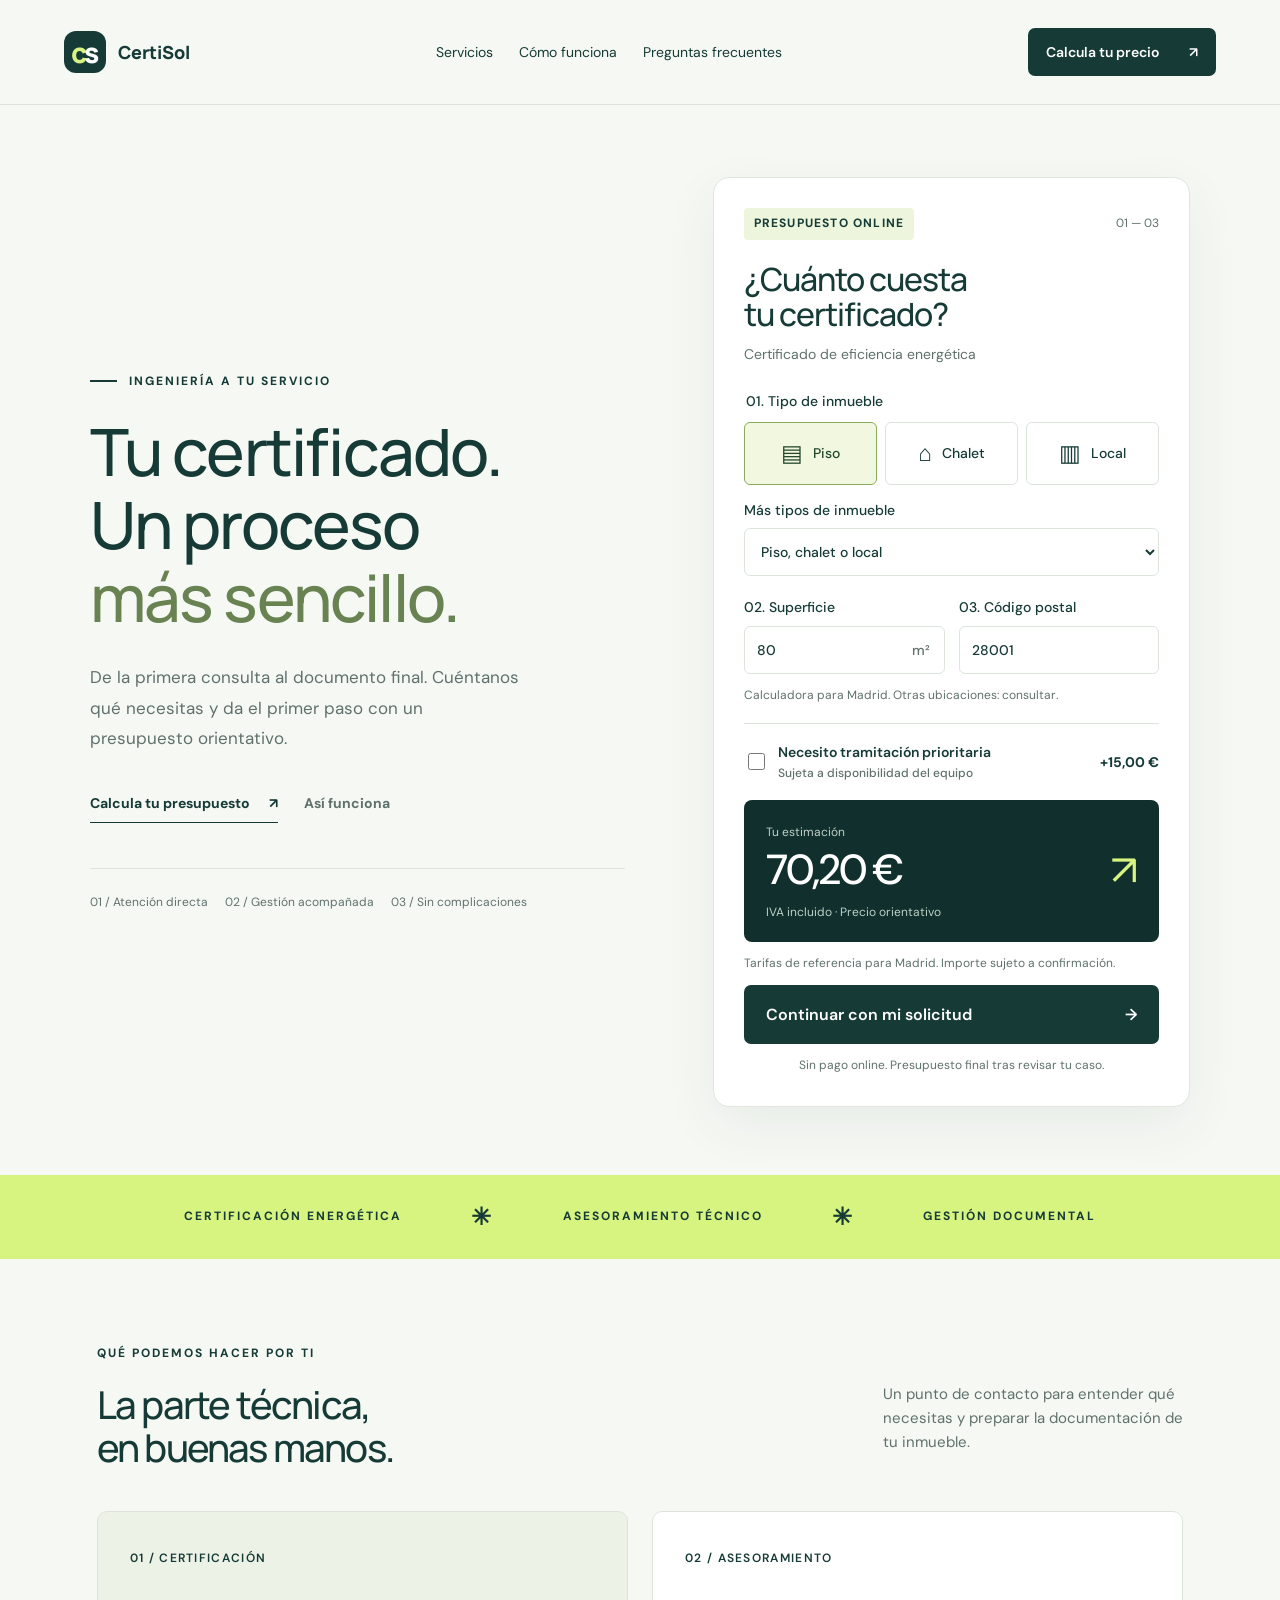
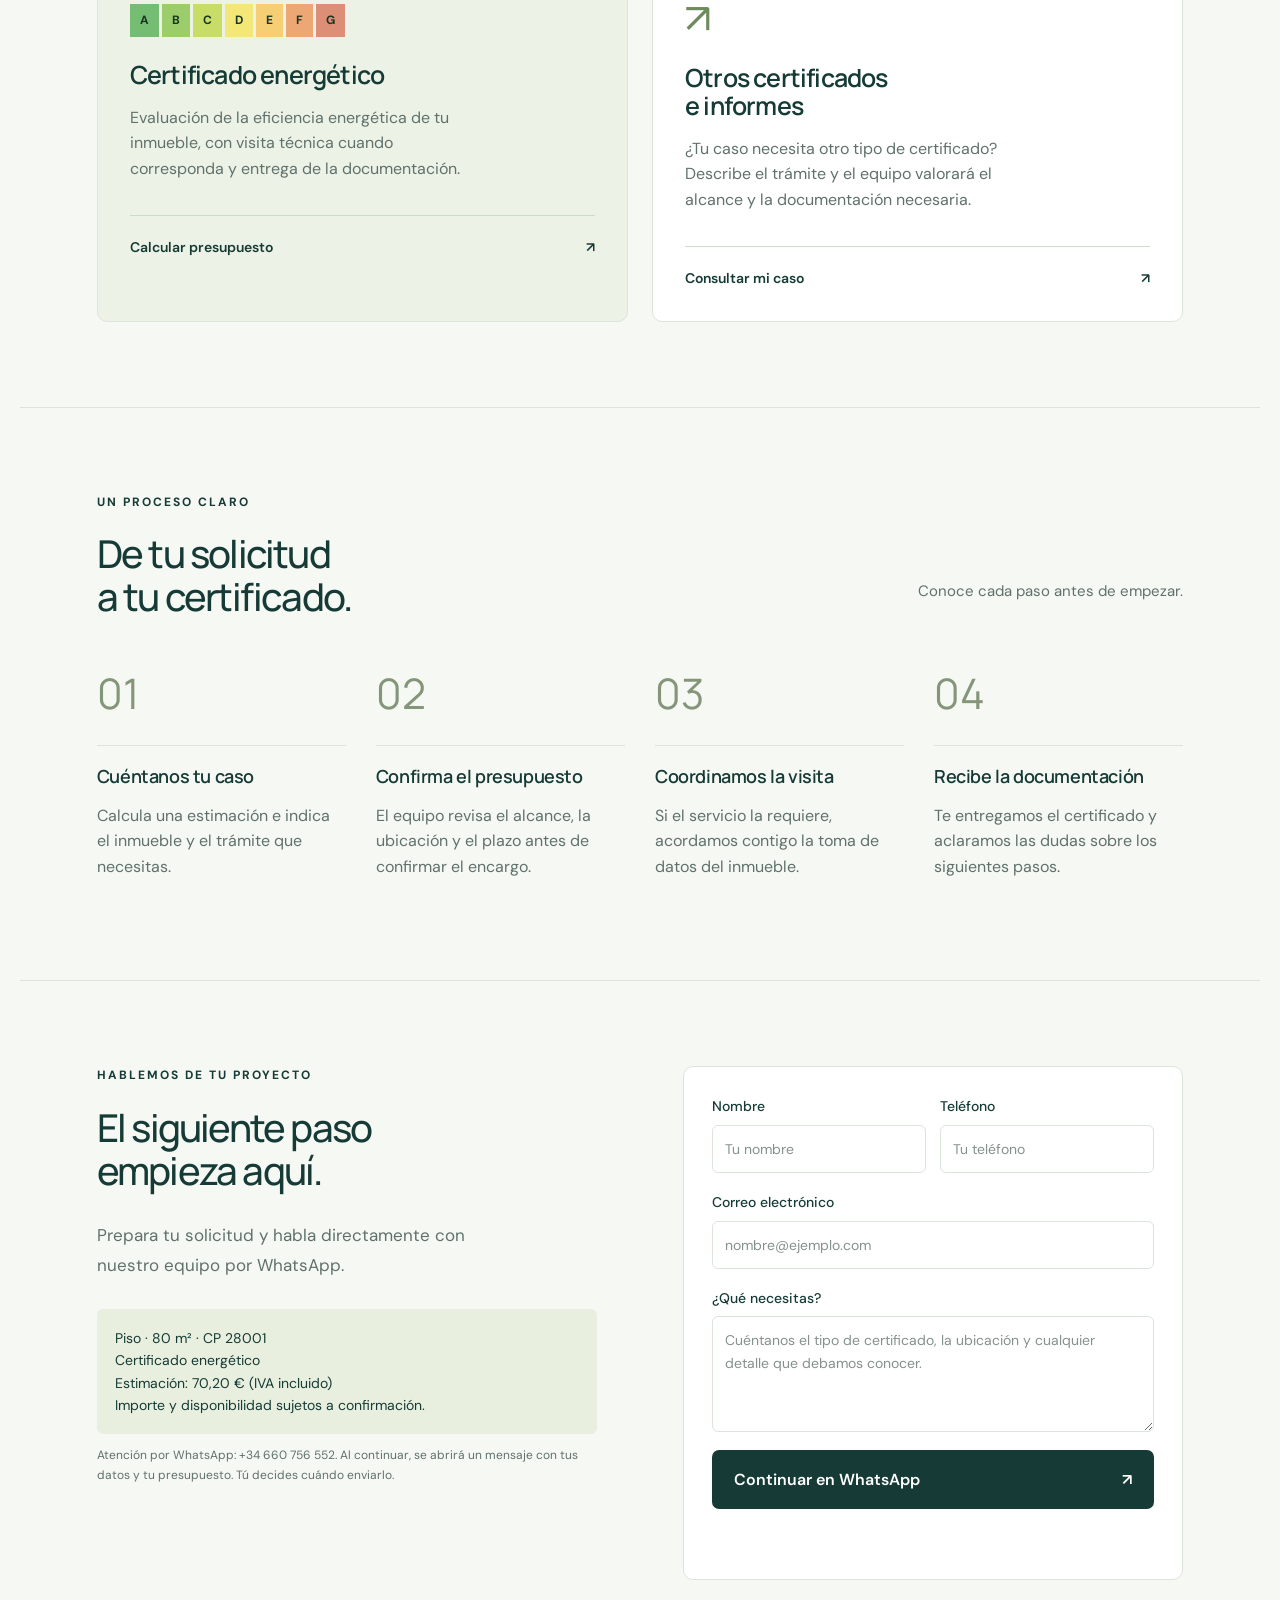
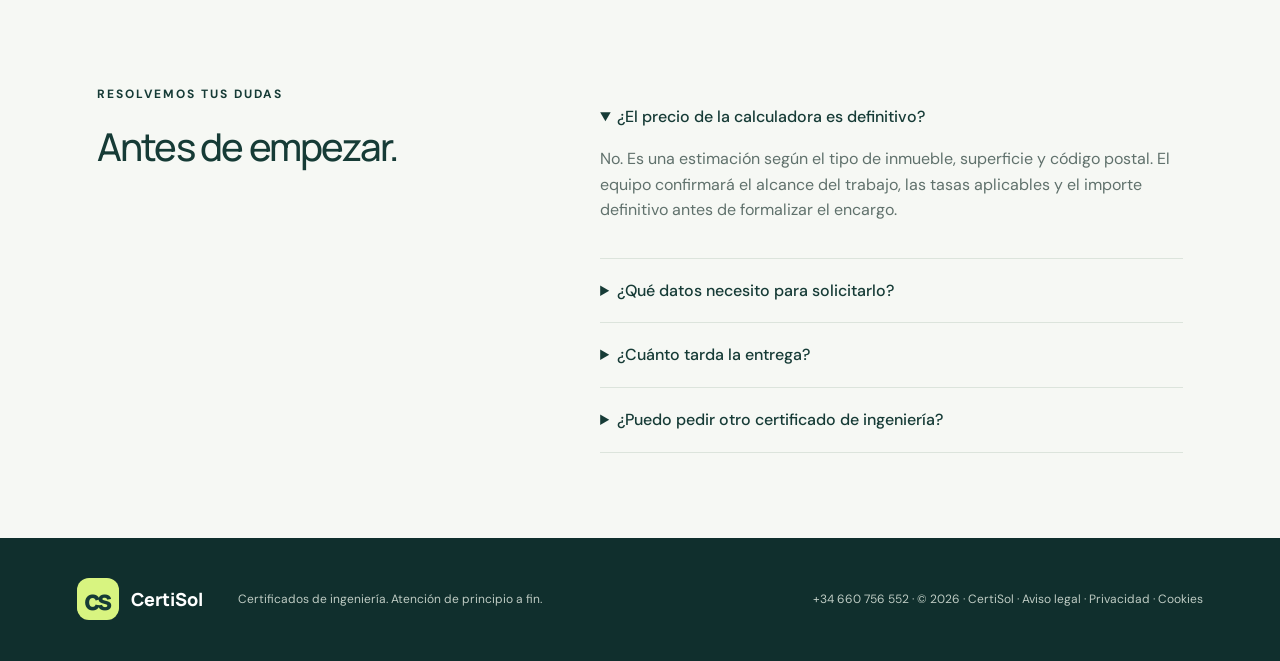
==== commit 8789f2f5: "SEO: robots, sitemap, datos estructurados, manifest y paginas legales" ====
--- a/index.html
+++ b/index.html
@@ -1,5 +1,55 @@
 <!doctype html>
-<html lang="es"><head><meta charset="utf-8"><meta name="viewport" content="width=device-width,initial-scale=1"><title>CertiSol · Certificados sin complicaciones</title><meta name="description" content="Calcula un presupuesto orientativo para tu certificado energético y prepara tu solicitud de asesoramiento técnico."><link rel="icon" href="favicon.svg"><link rel="stylesheet" href="style.css"><script src="config.js" defer></script><script src="pricing.js" defer></script><script src="app.js" defer></script></head>
+<html lang="es"><head><meta charset="utf-8"><meta name="viewport" content="width=device-width,initial-scale=1"><title>CertiSol · Certificados sin complicaciones</title><meta name="description" content="Calcula un presupuesto orientativo para tu certificado energético y prepara tu solicitud de asesoramiento técnico."><link rel="canonical" href="https://certi-sol.com/">
+<meta property="og:type" content="website">
+<meta property="og:site_name" content="CertiSol">
+<meta property="og:locale" content="es_ES">
+<meta property="og:title" content="CertiSol · Certificados sin complicaciones">
+<meta property="og:description" content="Certificado de eficiencia energética en Madrid con presupuesto online y gestión acompañada.">
+<meta property="og:url" content="https://certi-sol.com/">
+<meta property="og:image" content="https://certi-sol.com/favicon.svg">
+<meta name="twitter:card" content="summary">
+<script type="application/ld+json">
+{
+  "@context": "https://schema.org",
+  "@graph": [
+    {
+      "@type": "ProfessionalService",
+      "@id": "https://certi-sol.com/#business",
+      "name": "CertiSol",
+      "url": "https://certi-sol.com/",
+      "description": "Certificados de eficiencia energética y asesoramiento técnico en Madrid. Presupuesto orientativo online y gestión acompañada.",
+      "telephone": "+34660756552",
+      "image": "https://certi-sol.com/favicon.svg",
+      "priceRange": "€€",
+      "areaServed": { "@type": "AdministrativeArea", "name": "Comunidad de Madrid" },
+      "address": { "@type": "PostalAddress", "addressRegion": "Comunidad de Madrid", "addressCountry": "ES" },
+      "contactPoint": { "@type": "ContactPoint", "contactType": "customer service", "telephone": "+34660756552", "availableLanguage": "es" },
+      "hasOfferCatalog": {
+        "@type": "OfferCatalog",
+        "name": "Certificados",
+        "itemListElement": [
+          { "@type": "Offer", "itemOffered": { "@type": "Service", "name": "Certificado de eficiencia energética" } },
+          { "@type": "Offer", "itemOffered": { "@type": "Service", "name": "Asesoramiento técnico y otros certificados" } }
+        ]
+      }
+    },
+    {
+      "@type": "FAQPage",
+      "@id": "https://certi-sol.com/#faq",
+      "mainEntity": [
+        { "@type": "Question", "name": "¿El precio de la calculadora es definitivo?", "acceptedAnswer": { "@type": "Answer", "text": "No. Es una estimación según el tipo de inmueble, superficie y código postal. El equipo confirmará el alcance del trabajo, las tasas aplicables y el importe definitivo antes de formalizar el encargo." } },
+        { "@type": "Question", "name": "¿Qué datos necesito para solicitarlo?", "acceptedAnswer": { "@type": "Answer", "text": "El tipo de inmueble, su superficie aproximada, la ubicación y el trámite que necesitas. El equipo te indicará qué documentación adicional debes aportar." } },
+        { "@type": "Question", "name": "¿Cuánto tarda la entrega?", "acceptedAnswer": { "@type": "Answer", "text": "El plazo se acuerda al confirmar el presupuesto. Si necesitas prioridad, indícalo en tu solicitud para comprobar la disponibilidad." } },
+        { "@type": "Question", "name": "¿Puedo pedir otro certificado de ingeniería?", "acceptedAnswer": { "@type": "Answer", "text": "Sí. Describe el servicio en el formulario para que el equipo pueda valorar tu caso y preparar un presupuesto a medida." } }
+      ]
+    }
+  ]
+}
+</script>
+<link rel="icon" href="favicon.svg">
+<link rel="manifest" href="site.webmanifest">
+<meta name="theme-color" content="#163b36">
+<link rel="stylesheet" href="style.css"><script src="config.js" defer></script><script src="pricing.js" defer></script><script src="app.js" defer></script></head>
 <body><header class="header"><a class="brand" href="#" aria-label="Inicio"><span class="brand-icon">c<span>s</span></span><span data-brand>CertiSol</span></a><nav aria-label="Principal"><a href="#servicios">Servicios</a><a href="#proceso">Cómo funciona</a><a href="#preguntas">Preguntas frecuentes</a></nav><a class="button small" href="#calculadora">Calcula tu precio <span aria-hidden="true">↗</span></a></header>
 <main><section class="hero"><div class="hero-copy"><p class="eyebrow"><span class="line"></span> INGENIERÍA A TU SERVICIO</p><h1>Tu certificado.<br>Un proceso<br><em>más sencillo.</em></h1><p class="lead">De la primera consulta al documento final. Cuéntanos qué necesitas y da el primer paso con un presupuesto orientativo.</p><div class="hero-links"><a href="#calculadora">Calcula tu presupuesto <span aria-hidden="true">↗</span></a><a href="#proceso" class="subtle">Así funciona</a></div><div class="benefits"><span>01 / Atención directa</span><span>02 / Gestión acompañada</span><span>03 / Sin complicaciones</span></div></div>
 <div class="calculator" id="calculadora"><div class="calc-heading"><span class="tag">PRESUPUESTO ONLINE</span><span class="calc-number">01 — 03</span></div><h2>¿Cuánto cuesta<br>tu certificado?</h2><p class="muted">Certificado de eficiencia energética</p><form id="calculator-form"><fieldset><legend>01. Tipo de inmueble</legend><div class="property-options"><label><input type="radio" name="property" value="piso" checked><span>▤<strong>Piso</strong></span></label><label><input type="radio" name="property" value="chalet"><span>⌂<strong>Chalet</strong></span></label><label><input type="radio" name="property" value="local"><span>▥<strong>Local</strong></span></label></div><label class="more-types">Más tipos de inmueble<select id="more-property"><option value="">Piso, chalet o local</option><option value="oficina">Oficina</option><option value="edificio">Edificio completo</option></select></label></fieldset><div class="input-row"><label>02. Superficie<div class="unit-input"><input id="area" type="number" min="1" max="100000" step="1" value="80" required><span>m²</span></div></label><label>03. Código postal<input id="postcode" inputmode="numeric" pattern="[0-9]{5}" maxlength="5" value="28001" placeholder="Ej. 28001" required aria-describedby="coverage-note"></label></div><p id="coverage-note" class="fine">La disponibilidad se confirma según la ubicación.</p><label class="express"><input id="express" type="checkbox"><span><strong>Necesito tramitación prioritaria</strong><small>Sujeta a disponibilidad del equipo</small></span><b id="express-cost"></b></label><div class="price-box"><div><span>Tu estimación</span><strong id="price" aria-live="polite"></strong><small id="price-detail">IVA incluido · Precio orientativo</small></div><span class="price-mark" aria-hidden="true">↗</span></div><p class="example-note" id="example-note">Tarifas de referencia para Madrid. Importe sujeto a confirmación.</p><button class="button full" type="submit">Continuar con mi solicitud <span aria-hidden="true">→</span></button><p class="fine center">Sin pago online. Presupuesto final tras revisar tu caso.</p></form></div></section>
@@ -8,4 +58,4 @@
 <section id="proceso" class="process section"><div class="section-heading"><div><p class="eyebrow">UN PROCESO CLARO</p><h2>De tu solicitud<br>a tu certificado.</h2></div><p>Conoce cada paso antes de empezar.</p></div><div class="steps"><article><span>01</span><h3>Cuéntanos tu caso</h3><p>Calcula una estimación e indica el inmueble y el trámite que necesitas.</p></article><article><span>02</span><h3>Confirma el presupuesto</h3><p>El equipo revisa el alcance, la ubicación y el plazo antes de confirmar el encargo.</p></article><article><span>03</span><h3>Coordinamos la visita</h3><p>Si el servicio la requiere, acordamos contigo la toma de datos del inmueble.</p></article><article><span>04</span><h3>Recibe la documentación</h3><p>Te entregamos el certificado y aclaramos las dudas sobre los siguientes pasos.</p></article></div></section>
 <section id="solicitud" class="section request"><div><p class="eyebrow">HABLEMOS DE TU PROYECTO</p><h2>El siguiente paso<br>empieza aquí.</h2><p class="lead">Prepara tu solicitud y habla directamente con nuestro equipo por WhatsApp.</p><div class="request-summary" id="request-summary"></div><p id="contact-notice" class="fine">Atención por WhatsApp: +34 660 756 552. Al continuar, se abrirá un mensaje con tus datos y tu presupuesto. Tú decides cuándo enviarlo.</p></div><form id="request-form" class="request-form"><div class="input-row"><label>Nombre<input name="name" autocomplete="name" required placeholder="Tu nombre"></label><label>Teléfono<input name="phone" type="tel" autocomplete="tel" placeholder="Tu teléfono"></label></div><label>Correo electrónico<input name="email" type="email" autocomplete="email" required placeholder="nombre@ejemplo.com"></label><label>¿Qué necesitas?<textarea name="message" rows="4" required placeholder="Cuéntanos el tipo de certificado, la ubicación y cualquier detalle que debamos conocer."></textarea></label><button class="button full" id="request-button" type="submit">Continuar en WhatsApp <span aria-hidden="true">↗</span></button><p role="status" id="request-status" class="fine"></p></form></section>
 <section id="preguntas" class="section faq"><div><p class="eyebrow">RESOLVEMOS TUS DUDAS</p><h2>Antes de empezar.</h2></div><div><details open><summary>¿El precio de la calculadora es definitivo?</summary><p>No. Es una estimación según el tipo de inmueble, superficie y código postal. El equipo confirmará el alcance del trabajo, las tasas aplicables y el importe definitivo antes de formalizar el encargo.</p></details><details><summary>¿Qué datos necesito para solicitarlo?</summary><p>El tipo de inmueble, su superficie aproximada, la ubicación y el trámite que necesitas. El equipo te indicará qué documentación adicional debes aportar.</p></details><details><summary>¿Cuánto tarda la entrega?</summary><p>El plazo se acuerda al confirmar el presupuesto. Si necesitas prioridad, indícalo en tu solicitud para comprobar la disponibilidad.</p></details><details><summary>¿Puedo pedir otro certificado de ingeniería?</summary><p>Sí. Describe el servicio en el formulario para que el equipo pueda valorar tu caso y preparar un presupuesto a medida.</p></details></div></section></main>
-<footer><a class="brand" href="#"><span class="brand-icon">c<span>s</span></span><span data-brand>CertiSol</span></a><p>Certificados de ingeniería. Atención de principio a fin.</p><span><a href="tel:+34660756552">+34 660 756 552</a> · © <span id="year"></span> · <span data-brand>CertiSol</span></span></footer></body></html>
+<footer><a class="brand" href="#"><span class="brand-icon">c<span>s</span></span><span data-brand>CertiSol</span></a><p>Certificados de ingeniería. Atención de principio a fin.</p><span><a href="tel:+34660756552">+34 660 756 552</a> · © <span id="year"></span> · <span data-brand>CertiSol</span> · <a href="aviso-legal.html">Aviso legal</a> · <a href="privacidad.html">Privacidad</a> · <a href="cookies.html">Cookies</a></span></footer></body></html>
